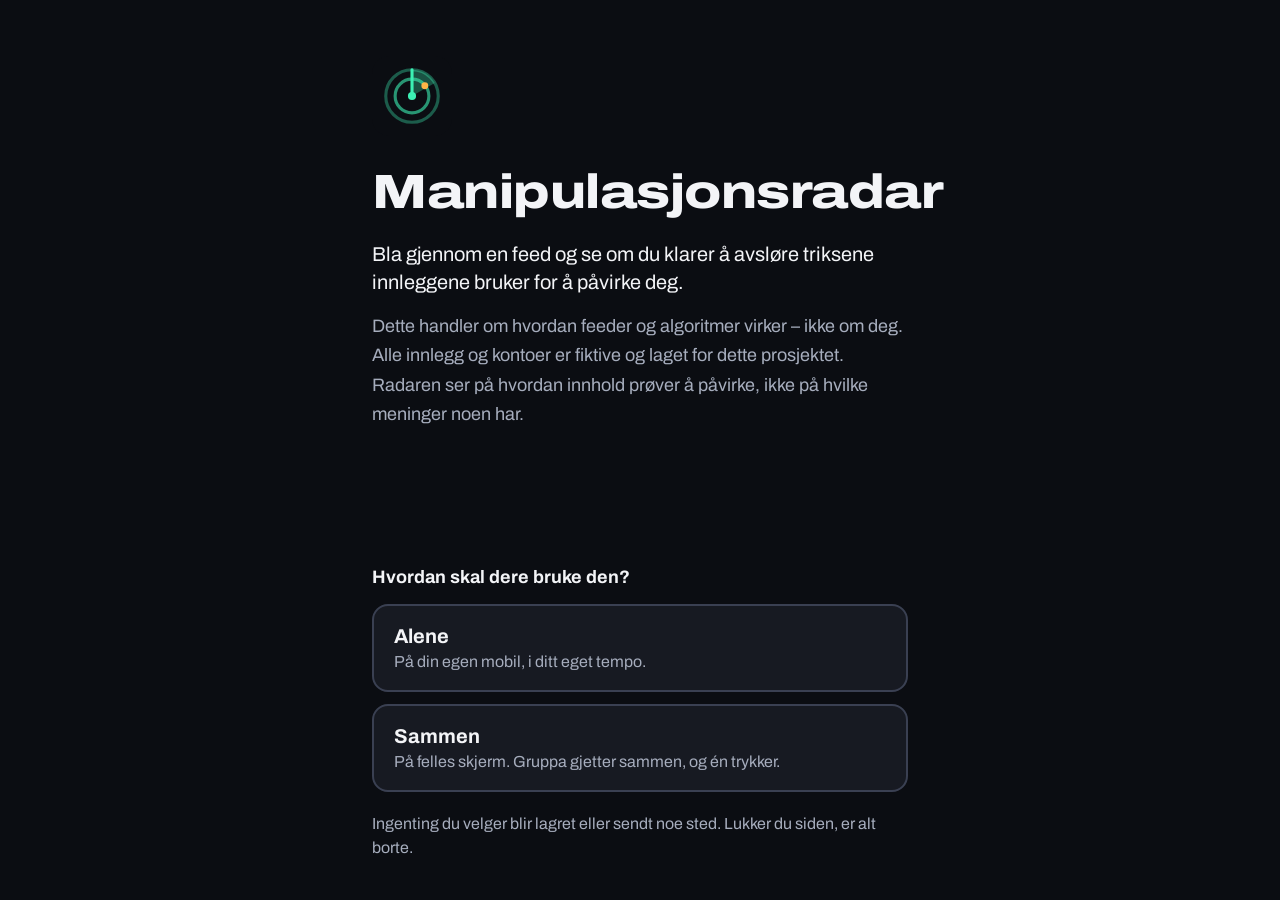
==== manipulasjonsradar/index.html @ 8f06c23e "Manipulasjonsradar: sideskall, start, intro og bla-feed Co-Authored-By: Claude Opus 5.5 <noreply@ant" ====
<!doctype html>
<html lang="nb" data-modus="alene">
<head>
  <meta charset="utf-8">
  <meta name="viewport" content="width=device-width, initial-scale=1, viewport-fit=cover">
  <meta name="referrer" content="no-referrer">
  <meta name="description" content="En fiktiv feed der du kan se hvilke manipulasjonsteknikker innlegg bruker. Prototype for et living lab-prosjekt.">
  <meta name="theme-color" content="#0b0d12">
  <meta name="color-scheme" content="dark">
  <title>Manipulasjonsradar</title>
  <link rel="manifest" href="manifest.webmanifest">
  <link rel="icon" href="ikoner/ikon.svg" type="image/svg+xml">
  <link rel="apple-touch-icon" href="ikoner/ikon-maskerbar-512.png">
  <link rel="stylesheet" href="style.css">
</head>
<body class="min-h-dvh bg-natt font-sans text-lg leading-relaxed text-tekst antialiased">
  <!--
    Alle synlige tekster hentes fra content.js (under «tekster»).
    data-tekst="start.tittel" betyr: sett inn CONTENT.tekster.start.tittel her.
    data-etikett="radar.lukk" gjør det samme for aria-label (teksten skjermlesere leser).
    Bare én <section class="skjerm"> vises om gangen.
    Klassene (f.eks. "text-3xl") er Tailwind. Kjør ./bygg-css.sh etter at du endrer dem.
  -->
  <noscript><p class="p-5">Denne siden trenger JavaScript.</p></noscript>

  <!-- Vises hvis content.js har en skrivefeil og ikke kan leses.
       Teksten står her fordi den da ikke kan hentes fra content.js. -->
  <section id="skjerm-innholdsfeil" class="skjerm side" hidden>
    <h1 tabindex="-1" class="display mb-4 text-4xl">Innholdsfila har en feil</h1>
    <p class="text-dempet">Siden klarte ikke å lese <code>content.js</code>. Som regel mangler det et komma eller et anførselstegn. Se README.md under «Hvis siden blir blank eller viser en feil».</p>
  </section>

  <!-- Vises hvis content.js kan leses, men noe i innholdet ikke stemmer. -->
  <section id="skjerm-feil" class="skjerm side" hidden>
    <h1 tabindex="-1" class="display mb-4 text-4xl">Noe i innholdet stemmer ikke</h1>
    <p class="mb-6 text-dempet">Rett opp dette i <code>content.js</code> og last siden på nytt:</p>
    <ul id="feilliste" class="list-disc space-y-2 pl-6"></ul>
  </section>

  <!-- 1. Start og valg av modus -->
  <section id="skjerm-start" class="skjerm side flex min-h-dvh flex-col justify-between gap-10" hidden>
    <div class="pt-6">
      <img src="ikoner/ikon.svg" alt="" class="mb-8 size-20 rounded-2xl">
      <h1 tabindex="-1" class="display mb-6 text-5xl" data-tekst="start.tittel"></h1>
      <p class="mb-4 text-xl" data-tekst="start.tekst"></p>
      <p class="text-dempet" data-tekst="start.ramme"></p>
    </div>
    <div class="space-y-3">
      <p class="font-bold" data-tekst="start.velg"></p>
      <button type="button" id="velg-alene" class="knapp-modus">
        <span class="block text-xl font-bold" data-tekst="start.alene"></span>
        <span class="block text-base text-dempet" data-tekst="start.aleneBeskrivelse"></span>
      </button>
      <button type="button" id="velg-sammen" class="knapp-modus">
        <span class="block text-xl font-bold" data-tekst="start.sammen"></span>
        <span class="block text-base text-dempet" data-tekst="start.sammenBeskrivelse"></span>
      </button>
      <p class="pt-2 text-base text-dempet" data-tekst="start.personvern"></p>
    </div>
  </section>

  <!-- 2. De seks teknikkene (kan hoppes over) -->
  <section id="skjerm-intro" class="skjerm side" hidden>
    <div class="mb-4 flex justify-end">
      <button type="button" id="intro-hopp" class="knapp-tekst" data-tekst="intro.hopp"></button>
    </div>
    <h1 tabindex="-1" class="display mb-4 text-4xl" data-tekst="intro.tittel"></h1>
    <p class="mb-8 text-dempet" data-tekst="intro.tekst"></p>
    <ul id="intro-liste" class="mb-10 space-y-4"></ul>
    <button type="button" id="intro-start" class="knapp-hoved" data-tekst="intro.start"></button>
  </section>

  <!-- 3. Feeden: ett kort per innlegg, pluss et sluttkort. Kortene lages av app.js. -->
  <section id="skjerm-feed" class="skjerm relative" hidden>
    <h1 tabindex="-1" class="sr-only" data-tekst="feed.tittel"></h1>
    <div class="feed-topp">
      <span class="kort-merke" data-tekst="feed.fiktiv"></span>
      <p id="fremdrift" class="kort-merke tabular-nums"></p>
    </div>
    <ol id="feed" class="feed"></ol>
  </section>

  <!-- Radarpanelet: åpnes fra «Skann med radaren» på hvert kort. -->
  <dialog id="radar" class="radar" aria-labelledby="radar-tittel">
    <div class="radar-innhold">
      <div class="mb-5 flex items-start justify-between gap-4">
        <div>
          <p id="radar-konto" class="text-base text-dempet"></p>
          <h2 id="radar-tittel" tabindex="-1" class="display text-3xl"></h2>
        </div>
        <button type="button" id="radar-lukk" class="knapp-ikon" data-etikett="radar.lukk"><span aria-hidden="true">✕</span></button>
      </div>

      <div id="radar-snakk" class="mb-5 rounded-2xl bg-flate-lys p-4" hidden>
        <p class="text-sm font-bold uppercase tracking-wide text-oversett" data-tekst="radar.snakkOm"></p>
        <p id="radar-snakk-tekst" class="mt-1 text-xl font-semibold"></p>
      </div>

      <div id="radar-gjett">
        <p class="mb-4 text-dempet" data-tekst="radar.hjelp"></p>
        <ul id="radar-valg" class="mb-6 space-y-2"></ul>
        <button type="button" id="radar-vis" class="knapp-hoved" data-tekst="radar.vis" disabled></button>
      </div>

      <div id="radar-resultat" hidden>
        <div id="radar-funn" class="mb-6 space-y-3"></div>
        <p id="radar-notat" class="mb-6 rounded-2xl bg-flate-lys p-4" hidden></p>
        <button type="button" id="radar-tilbake" class="knapp-hoved" data-tekst="radar.tilbake"></button>
      </div>
    </div>
  </dialog>

  <!-- 4. Feedreisen -->
  <section id="skjerm-reise" class="skjerm side" hidden>
    <h1 tabindex="-1" class="display mb-4 text-5xl" data-tekst="reise.tittel"></h1>
    <p class="mb-10 text-xl text-dempet" data-tekst="reise.tekst"></p>

    <h2 class="mb-2 text-2xl font-bold" data-tekst="reise.tidslinjeTittel"></h2>
    <p class="mb-4 text-base text-dempet" data-tekst="reise.tidslinjeTekst"></p>
    <ol id="reise-tidslinje" class="mb-3 flex h-40 items-end gap-1.5"></ol>
    <p class="mb-12 flex items-center gap-2 text-sm text-dempet">
      <span class="soyle soyle-kontroll inline-block h-3 w-5 rounded-sm" aria-hidden="true"></span>
      <span data-tekst="reise.kontrollForklaring"></span>
    </p>

    <h2 class="mb-2 text-2xl font-bold" data-tekst="reise.kartTittel"></h2>
    <p class="mb-4 text-base text-dempet" data-tekst="reise.kartTekst"></p>
    <div class="mb-12 overflow-x-auto">
      <table id="reise-kart" class="w-full border-separate border-spacing-1 text-sm"></table>
    </div>

    <h2 id="reise-treff-tittel" class="mb-4 text-2xl font-bold"></h2>
    <ul id="reise-treff" class="mb-3 space-y-3"></ul>
    <p id="reise-ikke-skannet" class="mb-12 text-base text-dempet"></p>

    <h2 class="mb-4 text-2xl font-bold" data-tekst="reise.refleksjonTittel"></h2>
    <ul id="reise-refleksjon" class="mb-12 space-y-3"></ul>

    <div class="space-y-3">
      <button type="button" id="reise-igjen" class="knapp-hoved" data-tekst="reise.igjen"></button>
      <button type="button" id="reise-ny" class="knapp-tekst w-full" data-tekst="reise.nyStart"></button>
    </div>
  </section>

  <script src="content.js"></script>
  <script src="radar.js"></script>
  <script src="app.js"></script>
</body>
</html>
---- manipulasjonsradar/style.css ----
/*! tailwindcss v4.3.3 | MIT License | https://tailwindcss.com */
@layer properties{@supports (((-webkit-hyphens:none)) and (not (margin-trim:inline))) or ((-moz-orient:inline) and (not (color:rgb(from red r g b)))){*,:before,:after,::backdrop{--tw-border-spacing-x:0;--tw-border-spacing-y:0;--tw-space-y-reverse:0;--tw-border-style:solid;--tw-leading:initial;--tw-font-weight:initial;--tw-tracking:initial;--tw-ordinal:initial;--tw-slashed-zero:initial;--tw-numeric-figure:initial;--tw-numeric-spacing:initial;--tw-numeric-fraction:initial;--tw-scale-x:1;--tw-scale-y:1;--tw-scale-z:1}}}@layer theme{:root,:host{--font-sans:"Archivo", system-ui, -apple-system, "Segoe UI", sans-serif;--font-mono:ui-monospace, SFMono-Regular, Menlo, Monaco, Consolas, "Liberation Mono", "Courier New", monospace;--spacing:.25rem;--container-xl:36rem;--text-sm:.875rem;--text-sm--line-height:calc(1.25 / .875);--text-base:1rem;--text-base--line-height:calc(1.5 / 1);--text-lg:1.125rem;--text-lg--line-height:calc(1.75 / 1.125);--text-xl:1.25rem;--text-xl--line-height:calc(1.75 / 1.25);--text-2xl:1.5rem;--text-2xl--line-height:calc(2 / 1.5);--text-3xl:1.875rem;--text-3xl--line-height:calc(2.25 / 1.875);--text-4xl:2.25rem;--text-4xl--line-height:calc(2.5 / 2.25);--text-5xl:3rem;--text-5xl--line-height:1;--font-weight-semibold:600;--font-weight-bold:700;--tracking-wide:.025em;--leading-relaxed:1.625;--radius-sm:.25rem;--radius-md:.375rem;--radius-2xl:1rem;--default-transition-duration:.15s;--default-transition-timing-function:cubic-bezier(.4, 0, .2, 1);--default-font-family:var(--font-sans);--default-mono-font-family:var(--font-mono);--color-natt:#0b0d12;--color-flate:#171a22;--color-flate-lys:#222633;--color-kant:#3a4052;--color-tekst:#f3f4f7;--color-dempet:#a6adbd;--color-radar:#3cf0b4;--color-oversett:#ffb547;--color-press:#ff7a59}}@layer base{*,:after,:before,::backdrop{box-sizing:border-box;border:0 solid;margin:0;padding:0}::file-selector-button{box-sizing:border-box;border:0 solid;margin:0;padding:0}html,:host{-webkit-text-size-adjust:100%;tab-size:4;line-height:1.5;font-family:var(--default-font-family,-apple-system, BlinkMacSystemFont, "Segoe UI", Roboto, "Helvetica Neue", "Noto Sans", Arial, sans-serif, "Apple Color Emoji", "Segoe UI Emoji", "Segoe UI Symbol", "Noto Color Emoji");font-feature-settings:var(--default-font-feature-settings,normal);font-variation-settings:var(--default-font-variation-settings,normal);-webkit-tap-highlight-color:transparent}hr{height:0;color:inherit;border-top-width:1px}abbr:where([title]){-webkit-text-decoration:underline dotted;text-decoration:underline dotted}h1,h2,h3,h4,h5,h6{font-size:inherit;font-weight:inherit}a{color:inherit;-webkit-text-decoration:inherit;-webkit-text-decoration:inherit;-webkit-text-decoration:inherit;text-decoration:inherit}b,strong{font-weight:bolder}code,kbd,samp,pre{font-family:var(--default-mono-font-family,ui-monospace, SFMono-Regular, Menlo, Monaco, Consolas, "Liberation Mono", "Courier New", monospace);font-feature-settings:var(--default-mono-font-feature-settings,normal);font-variation-settings:var(--default-mono-font-variation-settings,normal);font-size:1em}small{font-size:80%}sub,sup{vertical-align:baseline;font-size:75%;line-height:0;position:relative}sub{bottom:-.25em}sup{top:-.5em}table{text-indent:0;border-color:inherit;border-collapse:collapse}:-moz-focusring:where(:not(iframe)){outline:auto}progress{vertical-align:baseline}summary{display:list-item}ol,ul,menu{list-style:none}img,svg,video,canvas,audio,iframe,embed,object{vertical-align:middle;display:block}img,video{max-width:100%;height:auto}button,input,select,optgroup,textarea{font:inherit;font-feature-settings:inherit;font-variation-settings:inherit;letter-spacing:inherit;color:inherit;opacity:1;background-color:#0000;border-radius:0}::file-selector-button{font:inherit;font-feature-settings:inherit;font-variation-settings:inherit;letter-spacing:inherit;color:inherit;opacity:1;background-color:#0000;border-radius:0}:where(select:is([multiple],[size])) optgroup{font-weight:bolder}:where(select:is([multiple],[size])) optgroup option{padding-inline-start:20px}::file-selector-button{margin-inline-end:4px}::placeholder{opacity:1}@supports (not ((-webkit-appearance:-apple-pay-button))) or (contain-intrinsic-size:1px){::placeholder{color:currentColor}@supports (color:color-mix(in lab, red, red)){::placeholder{color:color-mix(in oklab, currentcolor 50%, transparent)}}}textarea{resize:vertical}::-webkit-search-decoration{-webkit-appearance:none}::-webkit-date-and-time-value{min-height:1lh;text-align:inherit}::-webkit-datetime-edit{display:inline-flex}::-webkit-datetime-edit-fields-wrapper{padding:0}::-webkit-datetime-edit{padding-block:0}::-webkit-datetime-edit-year-field{padding-block:0}::-webkit-datetime-edit-month-field{padding-block:0}::-webkit-datetime-edit-day-field{padding-block:0}::-webkit-datetime-edit-hour-field{padding-block:0}::-webkit-datetime-edit-minute-field{padding-block:0}::-webkit-datetime-edit-second-field{padding-block:0}::-webkit-datetime-edit-millisecond-field{padding-block:0}::-webkit-datetime-edit-meridiem-field{padding-block:0}::-webkit-calendar-picker-indicator{line-height:1}:-moz-ui-invalid{box-shadow:none}button,input:where([type=button],[type=reset],[type=submit]){appearance:button}::file-selector-button{appearance:button}::-webkit-inner-spin-button{height:auto}::-webkit-outer-spin-button{height:auto}[hidden]:where(:not([hidden=until-found])){display:none!important}html{background:var(--color-natt);color:var(--color-tekst);-webkit-tap-highlight-color:transparent}html[data-modus=sammen]{font-size:125%}:focus-visible{outline:3px solid var(--color-radar);outline-offset:3px}[tabindex="-1"]:focus{outline:none}::selection{background:var(--color-radar);color:var(--color-natt)}}@layer components{.display{letter-spacing:-.01em;text-wrap:balance;font-weight:800;font-stretch:125%;line-height:1.05}.side{max-width:var(--container-xl);padding-inline:calc(var(--spacing) * 5);padding-top:max(2rem, env(safe-area-inset-top));padding-bottom:max(2.5rem, env(safe-area-inset-bottom));margin-inline:auto}html[data-modus=sammen] .side{max-width:60rem}.knapp-hoved{min-height:calc(var(--spacing) * 14);border-radius:var(--radius-2xl);background-color:var(--color-radar);width:100%;padding-inline:calc(var(--spacing) * 6);padding-block:calc(var(--spacing) * 4);font-size:var(--text-lg);line-height:var(--tw-leading,var(--text-lg--line-height));--tw-font-weight:var(--font-weight-bold);font-weight:var(--font-weight-bold);color:var(--color-natt);cursor:pointer;transition-property:transform,translate,scale,rotate;transition-timing-function:var(--tw-ease,var(--default-transition-timing-function));transition-duration:var(--tw-duration,var(--default-transition-duration));display:block}.knapp-hoved:active{scale:.98}.knapp-hoved:disabled{cursor:not-allowed;background-color:var(--color-kant);color:var(--color-dempet)}.knapp-hoved:disabled:active{--tw-scale-x:100%;--tw-scale-y:100%;--tw-scale-z:100%;scale:var(--tw-scale-x) var(--tw-scale-y)}.knapp-modus{min-height:calc(var(--spacing) * 16);border-radius:var(--radius-2xl);border-style:var(--tw-border-style);border-width:2px;border-color:var(--color-kant);background-color:var(--color-flate);width:100%;padding-inline:calc(var(--spacing) * 5);padding-block:calc(var(--spacing) * 4);text-align:left;cursor:pointer;transition-property:color,background-color,border-color,outline-color,text-decoration-color,fill,stroke,--tw-gradient-from,--tw-gradient-via,--tw-gradient-to;transition-timing-function:var(--tw-ease,var(--default-transition-timing-function));transition-duration:var(--tw-duration,var(--default-transition-duration));display:block}@media (hover:hover){.knapp-modus:hover{border-color:var(--color-radar)}}.knapp-tekst{min-height:calc(var(--spacing) * 12);cursor:pointer;padding-inline:var(--spacing);--tw-font-weight:var(--font-weight-semibold);font-weight:var(--font-weight-semibold);color:var(--color-dempet);text-underline-offset:4px;text-decoration-line:underline}@media (hover:hover){.knapp-tekst:hover{color:var(--color-tekst)}}.knapp-ikon{width:calc(var(--spacing) * 12);height:calc(var(--spacing) * 12);cursor:pointer;background-color:var(--color-flate-lys);font-size:var(--text-xl);line-height:var(--tw-leading,var(--text-xl--line-height));border-radius:3.40282e38px;flex-shrink:0;place-items:center;display:grid}.feed{scroll-snap-type:y mandatory;overscroll-behavior:contain;height:100dvh;overflow-y:auto}html.radar-apen[data-modus=sammen] .feed{padding-right:var(--radar-bredde)}.feed-topp{pointer-events:none;z-index:10;padding-inline:calc(var(--spacing) * 4);padding-top:max(1rem, env(safe-area-inset-top));inset-inline:0;justify-content:space-between;align-items:center;display:flex;position:absolute;top:0}.kort-merke{background-color:#0b0d12b3;border-radius:3.40282e38px}@supports (color:color-mix(in lab, red, red)){.kort-merke{background-color:color-mix(in oklab, var(--color-natt) 70%, transparent)}}.kort-merke{padding-inline:calc(var(--spacing) * 3);padding-block:var(--spacing);font-size:var(--text-sm);line-height:var(--tw-leading,var(--text-sm--line-height));--tw-font-weight:var(--font-weight-semibold);font-weight:var(--font-weight-semibold)}.kort{scroll-snap-align:start;scroll-snap-stop:always;height:100dvh;padding:max(4rem, env(safe-area-inset-top)) 1.25rem max(1.25rem, env(safe-area-inset-bottom));background:linear-gradient(165deg, var(--fra), var(--til));text-shadow:0 1px 3px #00000080;grid-template-rows:minmax(0,1fr) auto;gap:1rem;display:grid;position:relative;overflow:hidden}.kort:after{content:"";pointer-events:none;background:linear-gradient(#0000 45%,#000000a6);position:absolute;inset:0}.kort>*{z-index:1;position:relative}.kort-skjermtekst{white-space:pre-line;overflow-wrap:anywhere;align-self:center;font-size:clamp(1.75rem,8vw,3.25rem)}html[data-modus=sammen] .kort-skjermtekst{font-size:clamp(2rem,4.5vw,4rem)}.kort-tall{gap:calc(var(--spacing) * 4);font-size:var(--text-base);line-height:var(--tw-leading,var(--text-base--line-height));--tw-font-weight:var(--font-weight-semibold);font-weight:var(--font-weight-semibold);flex-shrink:0;display:flex}.knapp-radar{margin-top:calc(var(--spacing) * 4);min-height:calc(var(--spacing) * 14);cursor:pointer;justify-content:center;align-items:center;gap:calc(var(--spacing) * 2);border-radius:var(--radius-2xl);border-style:var(--tw-border-style);border-width:2px;border-color:var(--color-radar);background-color:#0b0d12cc;width:100%;display:flex}@supports (color:color-mix(in lab, red, red)){.knapp-radar{background-color:color-mix(in oklab, var(--color-natt) 80%, transparent)}}.knapp-radar{padding-inline:calc(var(--spacing) * 5);padding-block:calc(var(--spacing) * 3);font-size:var(--text-lg);line-height:var(--tw-leading,var(--text-lg--line-height));--tw-font-weight:var(--font-weight-bold);font-weight:var(--font-weight-bold);color:var(--color-radar);text-shadow:none}.knapp-radar.er-skannet{background-color:var(--color-radar);color:var(--color-natt)}.kort-slutt{background:var(--color-natt);text-shadow:none}.kort-slutt:after{display:none}.radar{background:var(--color-flate);width:100%;max-width:100%;max-height:88dvh;color:var(--color-tekst);border:0;border-radius:1.5rem 1.5rem 0 0;margin:auto 0 0;padding:0;overflow-y:auto}.radar::backdrop{background:#0009}.radar-innhold{padding:1.25rem 1.25rem max(1.5rem, env(safe-area-inset-bottom))}@media (min-width:40rem){.radar{border-radius:1.5rem;max-width:36rem;margin:auto}}html[data-modus=sammen] .radar{width:var(--radar-bredde);max-width:var(--radar-bredde);border-radius:0;height:100dvh;max-height:100dvh;margin:0 0 0 auto}html[data-modus=sammen] .radar::backdrop{background:0 0}.knapp-valg{min-height:calc(var(--spacing) * 14);cursor:pointer;align-items:center;gap:calc(var(--spacing) * 3);border-radius:var(--radius-2xl);border-style:var(--tw-border-style);border-width:2px;border-color:var(--color-kant);background-color:var(--color-natt);width:100%;padding-inline:calc(var(--spacing) * 4);padding-block:calc(var(--spacing) * 3);text-align:left;transition-property:color,background-color,border-color,outline-color,text-decoration-color,fill,stroke,--tw-gradient-from,--tw-gradient-via,--tw-gradient-to;transition-timing-function:var(--tw-ease,var(--default-transition-timing-function));transition-duration:var(--tw-duration,var(--default-transition-duration));display:flex}@media (hover:hover){.knapp-valg:hover{border-color:var(--color-dempet)}}.knapp-valg:before{content:"";width:calc(var(--spacing) * 6);height:calc(var(--spacing) * 6);border-radius:var(--radius-md);border-style:var(--tw-border-style);border-width:2px;border-color:var(--color-dempet);flex-shrink:0}.knapp-valg[aria-pressed=true]{border-color:var(--color-radar);background:#112825}@supports (color:color-mix(in lab, red, red)){.knapp-valg[aria-pressed=true]{background:color-mix(in srgb, var(--color-radar) 12%, var(--color-natt))}}.knapp-valg[aria-pressed=true]:before{content:"✓";content:"✓" / "";border-color:var(--color-radar);background-color:var(--color-radar);font-size:var(--text-base);line-height:var(--tw-leading,var(--text-base--line-height));--tw-font-weight:var(--font-weight-bold);font-weight:var(--font-weight-bold);color:var(--color-natt);place-items:center;display:grid}.funn{border-radius:var(--radius-2xl);border-style:var(--tw-border-style);background-color:var(--color-natt);padding:calc(var(--spacing) * 4);border-width:2px}.funn[data-status=funnet]{border-color:var(--color-radar)}.funn[data-status=oversett]{border-color:var(--color-oversett)}.funn[data-status=ikkeHer]{--tw-border-style:dashed;border-style:dashed;border-color:var(--color-kant)}.funn-status{margin-bottom:var(--spacing);align-items:center;gap:calc(var(--spacing) * 2);font-size:var(--text-sm);line-height:var(--tw-leading,var(--text-sm--line-height));--tw-font-weight:var(--font-weight-bold);font-weight:var(--font-weight-bold);--tw-tracking:var(--tracking-wide);letter-spacing:var(--tracking-wide);text-transform:uppercase;display:flex}.funn[data-status=funnet] .funn-status{color:var(--color-radar)}.funn[data-status=oversett] .funn-status{color:var(--color-oversett)}.funn[data-status=ikkeHer] .funn-status{color:var(--color-dempet)}.soyle{background:var(--color-press)}.soyle[data-niva="0"]{background:var(--color-kant)}.soyle[data-niva="1"]{background:#914939}@supports (color:color-mix(in lab, red, red)){.soyle[data-niva="1"]{background:color-mix(in srgb, var(--color-press) 55%, var(--color-natt))}}.soyle[data-niva="2"]{background:#c96249}@supports (color:color-mix(in lab, red, red)){.soyle[data-niva="2"]{background:color-mix(in srgb, var(--color-press) 78%, var(--color-natt))}}.soyle.soyle-kontroll{background:repeating-linear-gradient(45deg, var(--color-dempet) 0 3px, transparent 3px 6px);border:1px solid var(--color-dempet)}}@layer utilities{.sr-only{clip-path:inset(50%);white-space:nowrap;border-width:0;width:1px;height:1px;margin:-1px;padding:0;position:absolute;overflow:hidden}.relative{position:relative}.mt-1{margin-top:var(--spacing)}.mt-2{margin-top:calc(var(--spacing) * 2)}.mb-2{margin-bottom:calc(var(--spacing) * 2)}.mb-3{margin-bottom:calc(var(--spacing) * 3)}.mb-4{margin-bottom:calc(var(--spacing) * 4)}.mb-5{margin-bottom:calc(var(--spacing) * 5)}.mb-6{margin-bottom:calc(var(--spacing) * 6)}.mb-8{margin-bottom:calc(var(--spacing) * 8)}.mb-10{margin-bottom:calc(var(--spacing) * 10)}.mb-12{margin-bottom:calc(var(--spacing) * 12)}.block{display:block}.flex{display:flex}.hidden{display:none}.inline-block{display:inline-block}.size-20{width:calc(var(--spacing) * 20);height:calc(var(--spacing) * 20)}.h-3{height:calc(var(--spacing) * 3)}.h-40{height:calc(var(--spacing) * 40)}.min-h-dvh{min-height:100dvh}.w-5{width:calc(var(--spacing) * 5)}.w-full{width:100%}.border-separate{border-collapse:separate}.border-spacing-1{--tw-border-spacing-x:var(--spacing);--tw-border-spacing-y:var(--spacing);border-spacing:var(--tw-border-spacing-x) var(--tw-border-spacing-y)}.list-disc{list-style-type:disc}.flex-col{flex-direction:column}.items-center{align-items:center}.items-end{align-items:flex-end}.items-start{align-items:flex-start}.justify-between{justify-content:space-between}.justify-end{justify-content:flex-end}.gap-1{gap:var(--spacing)}.gap-1\.5{gap:calc(var(--spacing) * 1.5)}.gap-2{gap:calc(var(--spacing) * 2)}.gap-3{gap:calc(var(--spacing) * 3)}.gap-4{gap:calc(var(--spacing) * 4)}.gap-10{gap:calc(var(--spacing) * 10)}:where(.space-y-0\.5>:not(:last-child)){--tw-space-y-reverse:0;margin-block-start:calc(calc(var(--spacing) * .5) * var(--tw-space-y-reverse));margin-block-end:calc(calc(var(--spacing) * .5) * calc(1 - var(--tw-space-y-reverse)))}:where(.space-y-1>:not(:last-child)){--tw-space-y-reverse:0;margin-block-start:calc(var(--spacing) * var(--tw-space-y-reverse));margin-block-end:calc(var(--spacing) * calc(1 - var(--tw-space-y-reverse)))}:where(.space-y-2>:not(:last-child)){--tw-space-y-reverse:0;margin-block-start:calc(calc(var(--spacing) * 2) * var(--tw-space-y-reverse));margin-block-end:calc(calc(var(--spacing) * 2) * calc(1 - var(--tw-space-y-reverse)))}:where(.space-y-3>:not(:last-child)){--tw-space-y-reverse:0;margin-block-start:calc(calc(var(--spacing) * 3) * var(--tw-space-y-reverse));margin-block-end:calc(calc(var(--spacing) * 3) * calc(1 - var(--tw-space-y-reverse)))}:where(.space-y-4>:not(:last-child)){--tw-space-y-reverse:0;margin-block-start:calc(calc(var(--spacing) * 4) * var(--tw-space-y-reverse));margin-block-end:calc(calc(var(--spacing) * 4) * calc(1 - var(--tw-space-y-reverse)))}.self-center{align-self:center}.overflow-x-auto{overflow-x:auto}.rounded-2xl{border-radius:var(--radius-2xl)}.rounded-sm{border-radius:var(--radius-sm)}.border-l-2{border-left-style:var(--tw-border-style);border-left-width:2px}.border-tekst\/40{border-color:#f3f4f766}@supports (color:color-mix(in lab, red, red)){.border-tekst\/40{border-color:color-mix(in oklab, var(--color-tekst) 40%, transparent)}}.bg-flate{background-color:var(--color-flate)}.bg-flate-lys{background-color:var(--color-flate-lys)}.bg-natt{background-color:var(--color-natt)}.p-4{padding:calc(var(--spacing) * 4)}.p-5{padding:calc(var(--spacing) * 5)}.pt-2{padding-top:calc(var(--spacing) * 2)}.pt-6{padding-top:calc(var(--spacing) * 6)}.pl-3{padding-left:calc(var(--spacing) * 3)}.pl-6{padding-left:calc(var(--spacing) * 6)}.font-sans{font-family:var(--font-sans)}.text-2xl{font-size:var(--text-2xl);line-height:var(--tw-leading,var(--text-2xl--line-height))}.text-3xl{font-size:var(--text-3xl);line-height:var(--tw-leading,var(--text-3xl--line-height))}.text-4xl{font-size:var(--text-4xl);line-height:var(--tw-leading,var(--text-4xl--line-height))}.text-5xl{font-size:var(--text-5xl);line-height:var(--tw-leading,var(--text-5xl--line-height))}.text-base{font-size:var(--text-base);line-height:var(--tw-leading,var(--text-base--line-height))}.text-lg{font-size:var(--text-lg);line-height:var(--tw-leading,var(--text-lg--line-height))}.text-sm{font-size:var(--text-sm);line-height:var(--tw-leading,var(--text-sm--line-height))}.text-xl{font-size:var(--text-xl);line-height:var(--tw-leading,var(--text-xl--line-height))}.leading-relaxed{--tw-leading:var(--leading-relaxed);line-height:var(--leading-relaxed)}.font-bold{--tw-font-weight:var(--font-weight-bold);font-weight:var(--font-weight-bold)}.font-semibold{--tw-font-weight:var(--font-weight-semibold);font-weight:var(--font-weight-semibold)}.tracking-wide{--tw-tracking:var(--tracking-wide);letter-spacing:var(--tracking-wide)}.text-dempet{color:var(--color-dempet)}.text-oversett{color:var(--color-oversett)}.text-radar{color:var(--color-radar)}.text-tekst{color:var(--color-tekst)}.text-tekst\/80{color:#f3f4f7cc}@supports (color:color-mix(in lab, red, red)){.text-tekst\/80{color:color-mix(in oklab, var(--color-tekst) 80%, transparent)}}.text-tekst\/85{color:#f3f4f7d9}@supports (color:color-mix(in lab, red, red)){.text-tekst\/85{color:color-mix(in oklab, var(--color-tekst) 85%, transparent)}}.uppercase{text-transform:uppercase}.tabular-nums{--tw-numeric-spacing:tabular-nums;font-variant-numeric:var(--tw-ordinal,) var(--tw-slashed-zero,) var(--tw-numeric-figure,) var(--tw-numeric-spacing,) var(--tw-numeric-fraction,)}.antialiased{-webkit-font-smoothing:antialiased;-moz-osx-font-smoothing:grayscale}}@font-face{font-family:Archivo;src:url(fonter/archivo.woff2)format("woff2");font-weight:100 900;font-stretch:62% 125%;font-display:swap}:root{color-scheme:dark;--radar-bredde:min(34rem, 45vw)}@media (prefers-reduced-motion:reduce){*{scroll-behavior:auto!important;transition:none!important}}@property --tw-border-spacing-x{syntax:"<length>";inherits:false;initial-value:0}@property --tw-border-spacing-y{syntax:"<length>";inherits:false;initial-value:0}@property --tw-space-y-reverse{syntax:"*";inherits:false;initial-value:0}@property --tw-border-style{syntax:"*";inherits:false;initial-value:solid}@property --tw-leading{syntax:"*";inherits:false}@property --tw-font-weight{syntax:"*";inherits:false}@property --tw-tracking{syntax:"*";inherits:false}@property --tw-ordinal{syntax:"*";inherits:false}@property --tw-slashed-zero{syntax:"*";inherits:false}@property --tw-numeric-figure{syntax:"*";inherits:false}@property --tw-numeric-spacing{syntax:"*";inherits:false}@property --tw-numeric-fraction{syntax:"*";inherits:false}@property --tw-scale-x{syntax:"*";inherits:false;initial-value:1}@property --tw-scale-y{syntax:"*";inherits:false;initial-value:1}@property --tw-scale-z{syntax:"*";inherits:false;initial-value:1}
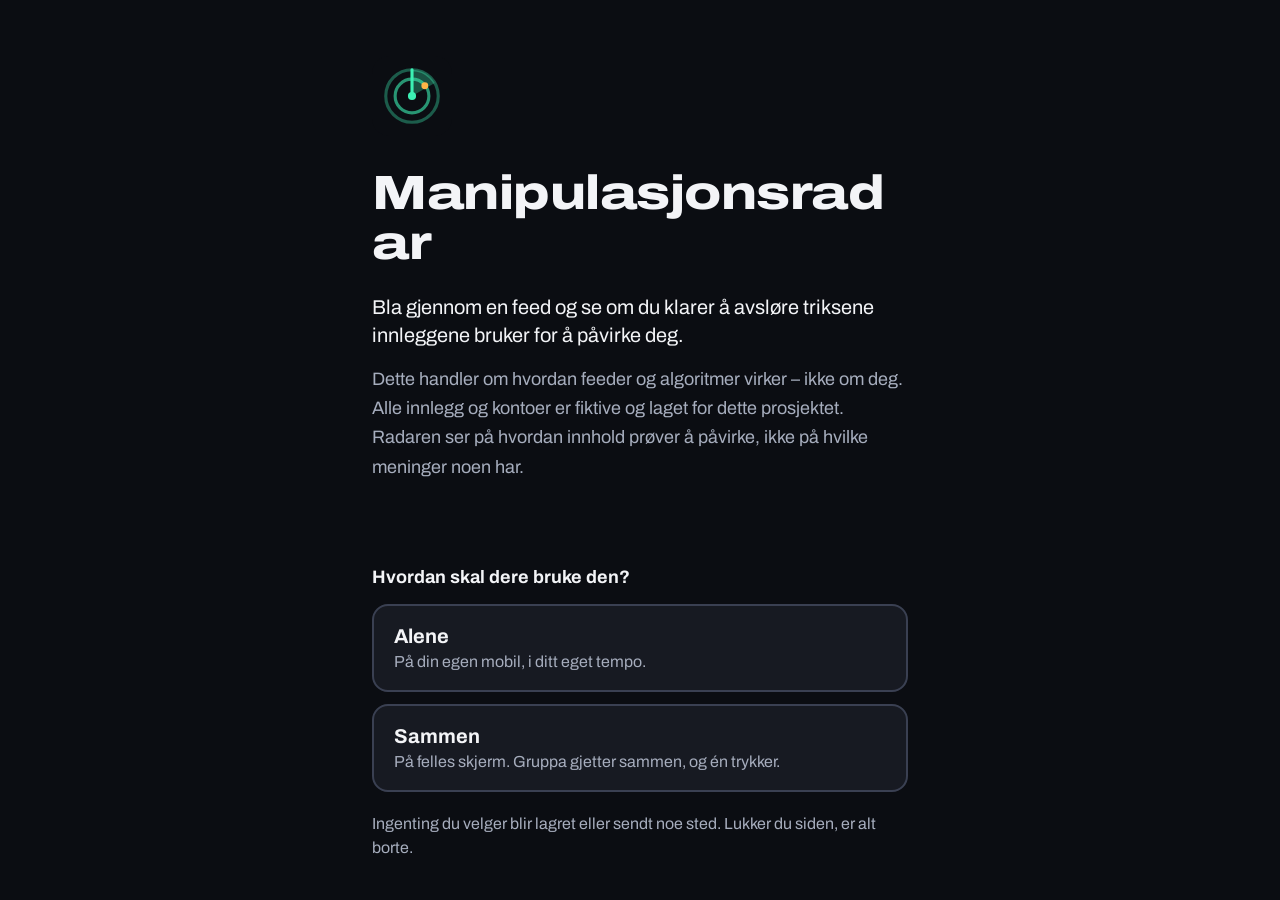
==== commit 5992643b: "Manipulasjonsradar: fokus følger feeden, og titler får plass på mobil Co-Authored-By: Claude Opus 5." ====
--- a/manipulasjonsradar/index.html
+++ b/manipulasjonsradar/index.html
@@ -41,7 +41,7 @@
   <section id="skjerm-start" class="skjerm side flex min-h-dvh flex-col justify-between gap-10" hidden>
     <div class="pt-6">
       <img src="ikoner/ikon.svg" alt="" class="mb-8 size-20 rounded-2xl">
-      <h1 tabindex="-1" class="display mb-6 text-5xl" data-tekst="start.tittel"></h1>
+      <h1 tabindex="-1" class="display display-stor mb-6" data-tekst="start.tittel"></h1>
       <p class="mb-4 text-xl" data-tekst="start.tekst"></p>
       <p class="text-dempet" data-tekst="start.ramme"></p>
     </div>
@@ -112,29 +112,29 @@
 
   <!-- 4. Feedreisen -->
   <section id="skjerm-reise" class="skjerm side" hidden>
-    <h1 tabindex="-1" class="display mb-4 text-5xl" data-tekst="reise.tittel"></h1>
+    <h1 tabindex="-1" class="display display-stor mb-4" data-tekst="reise.tittel"></h1>
     <p class="mb-10 text-xl text-dempet" data-tekst="reise.tekst"></p>
 
     <h2 class="mb-2 text-2xl font-bold" data-tekst="reise.tidslinjeTittel"></h2>
     <p class="mb-4 text-base text-dempet" data-tekst="reise.tidslinjeTekst"></p>
-    <ol id="reise-tidslinje" class="mb-3 flex h-40 items-end gap-1.5"></ol>
+    <ol id="reise-tidslinje" role="list" class="mb-3 flex h-40 items-end gap-1.5"></ol>
     <p class="mb-12 flex items-center gap-2 text-sm text-dempet">
       <span class="soyle soyle-kontroll inline-block h-3 w-5 rounded-sm" aria-hidden="true"></span>
       <span data-tekst="reise.kontrollForklaring"></span>
     </p>
 
-    <h2 class="mb-2 text-2xl font-bold" data-tekst="reise.kartTittel"></h2>
+    <h2 id="reise-kart-tittel" class="mb-2 text-2xl font-bold" data-tekst="reise.kartTittel"></h2>
     <p class="mb-4 text-base text-dempet" data-tekst="reise.kartTekst"></p>
-    <div class="mb-12 overflow-x-auto">
-      <table id="reise-kart" class="w-full border-separate border-spacing-1 text-sm"></table>
+    <div class="relative mb-12 overflow-x-auto">
+      <table id="reise-kart" aria-labelledby="reise-kart-tittel" class="w-full border-separate border-spacing-1 text-sm"></table>
     </div>
 
     <h2 id="reise-treff-tittel" class="mb-4 text-2xl font-bold"></h2>
-    <ul id="reise-treff" class="mb-3 space-y-3"></ul>
+    <ul id="reise-treff" role="list" class="mb-3 space-y-3"></ul>
     <p id="reise-ikke-skannet" class="mb-12 text-base text-dempet"></p>
 
     <h2 class="mb-4 text-2xl font-bold" data-tekst="reise.refleksjonTittel"></h2>
-    <ul id="reise-refleksjon" class="mb-12 space-y-3"></ul>
+    <ul id="reise-refleksjon" role="list" class="mb-12 space-y-3"></ul>
 
     <div class="space-y-3">
       <button type="button" id="reise-igjen" class="knapp-hoved" data-tekst="reise.igjen"></button>
--- a/manipulasjonsradar/style.css
+++ b/manipulasjonsradar/style.css
@@ -1,2 +1,2 @@
 /*! tailwindcss v4.3.3 | MIT License | https://tailwindcss.com */
-@layer properties{@supports (((-webkit-hyphens:none)) and (not (margin-trim:inline))) or ((-moz-orient:inline) and (not (color:rgb(from red r g b)))){*,:before,:after,::backdrop{--tw-border-spacing-x:0;--tw-border-spacing-y:0;--tw-space-y-reverse:0;--tw-border-style:solid;--tw-leading:initial;--tw-font-weight:initial;--tw-tracking:initial;--tw-ordinal:initial;--tw-slashed-zero:initial;--tw-numeric-figure:initial;--tw-numeric-spacing:initial;--tw-numeric-fraction:initial;--tw-scale-x:1;--tw-scale-y:1;--tw-scale-z:1}}}@layer theme{:root,:host{--font-sans:"Archivo", system-ui, -apple-system, "Segoe UI", sans-serif;--font-mono:ui-monospace, SFMono-Regular, Menlo, Monaco, Consolas, "Liberation Mono", "Courier New", monospace;--spacing:.25rem;--container-xl:36rem;--text-sm:.875rem;--text-sm--line-height:calc(1.25 / .875);--text-base:1rem;--text-base--line-height:calc(1.5 / 1);--text-lg:1.125rem;--text-lg--line-height:calc(1.75 / 1.125);--text-xl:1.25rem;--text-xl--line-height:calc(1.75 / 1.25);--text-2xl:1.5rem;--text-2xl--line-height:calc(2 / 1.5);--text-3xl:1.875rem;--text-3xl--line-height:calc(2.25 / 1.875);--text-4xl:2.25rem;--text-4xl--line-height:calc(2.5 / 2.25);--text-5xl:3rem;--text-5xl--line-height:1;--font-weight-semibold:600;--font-weight-bold:700;--tracking-wide:.025em;--leading-relaxed:1.625;--radius-sm:.25rem;--radius-md:.375rem;--radius-2xl:1rem;--default-transition-duration:.15s;--default-transition-timing-function:cubic-bezier(.4, 0, .2, 1);--default-font-family:var(--font-sans);--default-mono-font-family:var(--font-mono);--color-natt:#0b0d12;--color-flate:#171a22;--color-flate-lys:#222633;--color-kant:#3a4052;--color-tekst:#f3f4f7;--color-dempet:#a6adbd;--color-radar:#3cf0b4;--color-oversett:#ffb547;--color-press:#ff7a59}}@layer base{*,:after,:before,::backdrop{box-sizing:border-box;border:0 solid;margin:0;padding:0}::file-selector-button{box-sizing:border-box;border:0 solid;margin:0;padding:0}html,:host{-webkit-text-size-adjust:100%;tab-size:4;line-height:1.5;font-family:var(--default-font-family,-apple-system, BlinkMacSystemFont, "Segoe UI", Roboto, "Helvetica Neue", "Noto Sans", Arial, sans-serif, "Apple Color Emoji", "Segoe UI Emoji", "Segoe UI Symbol", "Noto Color Emoji");font-feature-settings:var(--default-font-feature-settings,normal);font-variation-settings:var(--default-font-variation-settings,normal);-webkit-tap-highlight-color:transparent}hr{height:0;color:inherit;border-top-width:1px}abbr:where([title]){-webkit-text-decoration:underline dotted;text-decoration:underline dotted}h1,h2,h3,h4,h5,h6{font-size:inherit;font-weight:inherit}a{color:inherit;-webkit-text-decoration:inherit;-webkit-text-decoration:inherit;-webkit-text-decoration:inherit;text-decoration:inherit}b,strong{font-weight:bolder}code,kbd,samp,pre{font-family:var(--default-mono-font-family,ui-monospace, SFMono-Regular, Menlo, Monaco, Consolas, "Liberation Mono", "Courier New", monospace);font-feature-settings:var(--default-mono-font-feature-settings,normal);font-variation-settings:var(--default-mono-font-variation-settings,normal);font-size:1em}small{font-size:80%}sub,sup{vertical-align:baseline;font-size:75%;line-height:0;position:relative}sub{bottom:-.25em}sup{top:-.5em}table{text-indent:0;border-color:inherit;border-collapse:collapse}:-moz-focusring:where(:not(iframe)){outline:auto}progress{vertical-align:baseline}summary{display:list-item}ol,ul,menu{list-style:none}img,svg,video,canvas,audio,iframe,embed,object{vertical-align:middle;display:block}img,video{max-width:100%;height:auto}button,input,select,optgroup,textarea{font:inherit;font-feature-settings:inherit;font-variation-settings:inherit;letter-spacing:inherit;color:inherit;opacity:1;background-color:#0000;border-radius:0}::file-selector-button{font:inherit;font-feature-settings:inherit;font-variation-settings:inherit;letter-spacing:inherit;color:inherit;opacity:1;background-color:#0000;border-radius:0}:where(select:is([multiple],[size])) optgroup{font-weight:bolder}:where(select:is([multiple],[size])) optgroup option{padding-inline-start:20px}::file-selector-button{margin-inline-end:4px}::placeholder{opacity:1}@supports (not ((-webkit-appearance:-apple-pay-button))) or (contain-intrinsic-size:1px){::placeholder{color:currentColor}@supports (color:color-mix(in lab, red, red)){::placeholder{color:color-mix(in oklab, currentcolor 50%, transparent)}}}textarea{resize:vertical}::-webkit-search-decoration{-webkit-appearance:none}::-webkit-date-and-time-value{min-height:1lh;text-align:inherit}::-webkit-datetime-edit{display:inline-flex}::-webkit-datetime-edit-fields-wrapper{padding:0}::-webkit-datetime-edit{padding-block:0}::-webkit-datetime-edit-year-field{padding-block:0}::-webkit-datetime-edit-month-field{padding-block:0}::-webkit-datetime-edit-day-field{padding-block:0}::-webkit-datetime-edit-hour-field{padding-block:0}::-webkit-datetime-edit-minute-field{padding-block:0}::-webkit-datetime-edit-second-field{padding-block:0}::-webkit-datetime-edit-millisecond-field{padding-block:0}::-webkit-datetime-edit-meridiem-field{padding-block:0}::-webkit-calendar-picker-indicator{line-height:1}:-moz-ui-invalid{box-shadow:none}button,input:where([type=button],[type=reset],[type=submit]){appearance:button}::file-selector-button{appearance:button}::-webkit-inner-spin-button{height:auto}::-webkit-outer-spin-button{height:auto}[hidden]:where(:not([hidden=until-found])){display:none!important}html{background:var(--color-natt);color:var(--color-tekst);-webkit-tap-highlight-color:transparent}html[data-modus=sammen]{font-size:125%}:focus-visible{outline:3px solid var(--color-radar);outline-offset:3px}[tabindex="-1"]:focus{outline:none}::selection{background:var(--color-radar);color:var(--color-natt)}}@layer components{.display{letter-spacing:-.01em;text-wrap:balance;font-weight:800;font-stretch:125%;line-height:1.05}.side{max-width:var(--container-xl);padding-inline:calc(var(--spacing) * 5);padding-top:max(2rem, env(safe-area-inset-top));padding-bottom:max(2.5rem, env(safe-area-inset-bottom));margin-inline:auto}html[data-modus=sammen] .side{max-width:60rem}.knapp-hoved{min-height:calc(var(--spacing) * 14);border-radius:var(--radius-2xl);background-color:var(--color-radar);width:100%;padding-inline:calc(var(--spacing) * 6);padding-block:calc(var(--spacing) * 4);font-size:var(--text-lg);line-height:var(--tw-leading,var(--text-lg--line-height));--tw-font-weight:var(--font-weight-bold);font-weight:var(--font-weight-bold);color:var(--color-natt);cursor:pointer;transition-property:transform,translate,scale,rotate;transition-timing-function:var(--tw-ease,var(--default-transition-timing-function));transition-duration:var(--tw-duration,var(--default-transition-duration));display:block}.knapp-hoved:active{scale:.98}.knapp-hoved:disabled{cursor:not-allowed;background-color:var(--color-kant);color:var(--color-dempet)}.knapp-hoved:disabled:active{--tw-scale-x:100%;--tw-scale-y:100%;--tw-scale-z:100%;scale:var(--tw-scale-x) var(--tw-scale-y)}.knapp-modus{min-height:calc(var(--spacing) * 16);border-radius:var(--radius-2xl);border-style:var(--tw-border-style);border-width:2px;border-color:var(--color-kant);background-color:var(--color-flate);width:100%;padding-inline:calc(var(--spacing) * 5);padding-block:calc(var(--spacing) * 4);text-align:left;cursor:pointer;transition-property:color,background-color,border-color,outline-color,text-decoration-color,fill,stroke,--tw-gradient-from,--tw-gradient-via,--tw-gradient-to;transition-timing-function:var(--tw-ease,var(--default-transition-timing-function));transition-duration:var(--tw-duration,var(--default-transition-duration));display:block}@media (hover:hover){.knapp-modus:hover{border-color:var(--color-radar)}}.knapp-tekst{min-height:calc(var(--spacing) * 12);cursor:pointer;padding-inline:var(--spacing);--tw-font-weight:var(--font-weight-semibold);font-weight:var(--font-weight-semibold);color:var(--color-dempet);text-underline-offset:4px;text-decoration-line:underline}@media (hover:hover){.knapp-tekst:hover{color:var(--color-tekst)}}.knapp-ikon{width:calc(var(--spacing) * 12);height:calc(var(--spacing) * 12);cursor:pointer;background-color:var(--color-flate-lys);font-size:var(--text-xl);line-height:var(--tw-leading,var(--text-xl--line-height));border-radius:3.40282e38px;flex-shrink:0;place-items:center;display:grid}.feed{scroll-snap-type:y mandatory;overscroll-behavior:contain;height:100dvh;overflow-y:auto}html.radar-apen[data-modus=sammen] .feed{padding-right:var(--radar-bredde)}.feed-topp{pointer-events:none;z-index:10;padding-inline:calc(var(--spacing) * 4);padding-top:max(1rem, env(safe-area-inset-top));inset-inline:0;justify-content:space-between;align-items:center;display:flex;position:absolute;top:0}.kort-merke{background-color:#0b0d12b3;border-radius:3.40282e38px}@supports (color:color-mix(in lab, red, red)){.kort-merke{background-color:color-mix(in oklab, var(--color-natt) 70%, transparent)}}.kort-merke{padding-inline:calc(var(--spacing) * 3);padding-block:var(--spacing);font-size:var(--text-sm);line-height:var(--tw-leading,var(--text-sm--line-height));--tw-font-weight:var(--font-weight-semibold);font-weight:var(--font-weight-semibold)}.kort{scroll-snap-align:start;scroll-snap-stop:always;height:100dvh;padding:max(4rem, env(safe-area-inset-top)) 1.25rem max(1.25rem, env(safe-area-inset-bottom));background:linear-gradient(165deg, var(--fra), var(--til));text-shadow:0 1px 3px #00000080;grid-template-rows:minmax(0,1fr) auto;gap:1rem;display:grid;position:relative;overflow:hidden}.kort:after{content:"";pointer-events:none;background:linear-gradient(#0000 45%,#000000a6);position:absolute;inset:0}.kort>*{z-index:1;position:relative}.kort-skjermtekst{white-space:pre-line;overflow-wrap:anywhere;align-self:center;font-size:clamp(1.75rem,8vw,3.25rem)}html[data-modus=sammen] .kort-skjermtekst{font-size:clamp(2rem,4.5vw,4rem)}.kort-tall{gap:calc(var(--spacing) * 4);font-size:var(--text-base);line-height:var(--tw-leading,var(--text-base--line-height));--tw-font-weight:var(--font-weight-semibold);font-weight:var(--font-weight-semibold);flex-shrink:0;display:flex}.knapp-radar{margin-top:calc(var(--spacing) * 4);min-height:calc(var(--spacing) * 14);cursor:pointer;justify-content:center;align-items:center;gap:calc(var(--spacing) * 2);border-radius:var(--radius-2xl);border-style:var(--tw-border-style);border-width:2px;border-color:var(--color-radar);background-color:#0b0d12cc;width:100%;display:flex}@supports (color:color-mix(in lab, red, red)){.knapp-radar{background-color:color-mix(in oklab, var(--color-natt) 80%, transparent)}}.knapp-radar{padding-inline:calc(var(--spacing) * 5);padding-block:calc(var(--spacing) * 3);font-size:var(--text-lg);line-height:var(--tw-leading,var(--text-lg--line-height));--tw-font-weight:var(--font-weight-bold);font-weight:var(--font-weight-bold);color:var(--color-radar);text-shadow:none}.knapp-radar.er-skannet{background-color:var(--color-radar);color:var(--color-natt)}.kort-slutt{background:var(--color-natt);text-shadow:none}.kort-slutt:after{display:none}.radar{background:var(--color-flate);width:100%;max-width:100%;max-height:88dvh;color:var(--color-tekst);border:0;border-radius:1.5rem 1.5rem 0 0;margin:auto 0 0;padding:0;overflow-y:auto}.radar::backdrop{background:#0009}.radar-innhold{padding:1.25rem 1.25rem max(1.5rem, env(safe-area-inset-bottom))}@media (min-width:40rem){.radar{border-radius:1.5rem;max-width:36rem;margin:auto}}html[data-modus=sammen] .radar{width:var(--radar-bredde);max-width:var(--radar-bredde);border-radius:0;height:100dvh;max-height:100dvh;margin:0 0 0 auto}html[data-modus=sammen] .radar::backdrop{background:0 0}.knapp-valg{min-height:calc(var(--spacing) * 14);cursor:pointer;align-items:center;gap:calc(var(--spacing) * 3);border-radius:var(--radius-2xl);border-style:var(--tw-border-style);border-width:2px;border-color:var(--color-kant);background-color:var(--color-natt);width:100%;padding-inline:calc(var(--spacing) * 4);padding-block:calc(var(--spacing) * 3);text-align:left;transition-property:color,background-color,border-color,outline-color,text-decoration-color,fill,stroke,--tw-gradient-from,--tw-gradient-via,--tw-gradient-to;transition-timing-function:var(--tw-ease,var(--default-transition-timing-function));transition-duration:var(--tw-duration,var(--default-transition-duration));display:flex}@media (hover:hover){.knapp-valg:hover{border-color:var(--color-dempet)}}.knapp-valg:before{content:"";width:calc(var(--spacing) * 6);height:calc(var(--spacing) * 6);border-radius:var(--radius-md);border-style:var(--tw-border-style);border-width:2px;border-color:var(--color-dempet);flex-shrink:0}.knapp-valg[aria-pressed=true]{border-color:var(--color-radar);background:#112825}@supports (color:color-mix(in lab, red, red)){.knapp-valg[aria-pressed=true]{background:color-mix(in srgb, var(--color-radar) 12%, var(--color-natt))}}.knapp-valg[aria-pressed=true]:before{content:"✓";content:"✓" / "";border-color:var(--color-radar);background-color:var(--color-radar);font-size:var(--text-base);line-height:var(--tw-leading,var(--text-base--line-height));--tw-font-weight:var(--font-weight-bold);font-weight:var(--font-weight-bold);color:var(--color-natt);place-items:center;display:grid}.funn{border-radius:var(--radius-2xl);border-style:var(--tw-border-style);background-color:var(--color-natt);padding:calc(var(--spacing) * 4);border-width:2px}.funn[data-status=funnet]{border-color:var(--color-radar)}.funn[data-status=oversett]{border-color:var(--color-oversett)}.funn[data-status=ikkeHer]{--tw-border-style:dashed;border-style:dashed;border-color:var(--color-kant)}.funn-status{margin-bottom:var(--spacing);align-items:center;gap:calc(var(--spacing) * 2);font-size:var(--text-sm);line-height:var(--tw-leading,var(--text-sm--line-height));--tw-font-weight:var(--font-weight-bold);font-weight:var(--font-weight-bold);--tw-tracking:var(--tracking-wide);letter-spacing:var(--tracking-wide);text-transform:uppercase;display:flex}.funn[data-status=funnet] .funn-status{color:var(--color-radar)}.funn[data-status=oversett] .funn-status{color:var(--color-oversett)}.funn[data-status=ikkeHer] .funn-status{color:var(--color-dempet)}.soyle{background:var(--color-press)}.soyle[data-niva="0"]{background:var(--color-kant)}.soyle[data-niva="1"]{background:#914939}@supports (color:color-mix(in lab, red, red)){.soyle[data-niva="1"]{background:color-mix(in srgb, var(--color-press) 55%, var(--color-natt))}}.soyle[data-niva="2"]{background:#c96249}@supports (color:color-mix(in lab, red, red)){.soyle[data-niva="2"]{background:color-mix(in srgb, var(--color-press) 78%, var(--color-natt))}}.soyle.soyle-kontroll{background:repeating-linear-gradient(45deg, var(--color-dempet) 0 3px, transparent 3px 6px);border:1px solid var(--color-dempet)}}@layer utilities{.sr-only{clip-path:inset(50%);white-space:nowrap;border-width:0;width:1px;height:1px;margin:-1px;padding:0;position:absolute;overflow:hidden}.relative{position:relative}.mt-1{margin-top:var(--spacing)}.mt-2{margin-top:calc(var(--spacing) * 2)}.mb-2{margin-bottom:calc(var(--spacing) * 2)}.mb-3{margin-bottom:calc(var(--spacing) * 3)}.mb-4{margin-bottom:calc(var(--spacing) * 4)}.mb-5{margin-bottom:calc(var(--spacing) * 5)}.mb-6{margin-bottom:calc(var(--spacing) * 6)}.mb-8{margin-bottom:calc(var(--spacing) * 8)}.mb-10{margin-bottom:calc(var(--spacing) * 10)}.mb-12{margin-bottom:calc(var(--spacing) * 12)}.block{display:block}.flex{display:flex}.hidden{display:none}.inline-block{display:inline-block}.size-20{width:calc(var(--spacing) * 20);height:calc(var(--spacing) * 20)}.h-3{height:calc(var(--spacing) * 3)}.h-40{height:calc(var(--spacing) * 40)}.min-h-dvh{min-height:100dvh}.w-5{width:calc(var(--spacing) * 5)}.w-full{width:100%}.border-separate{border-collapse:separate}.border-spacing-1{--tw-border-spacing-x:var(--spacing);--tw-border-spacing-y:var(--spacing);border-spacing:var(--tw-border-spacing-x) var(--tw-border-spacing-y)}.list-disc{list-style-type:disc}.flex-col{flex-direction:column}.items-center{align-items:center}.items-end{align-items:flex-end}.items-start{align-items:flex-start}.justify-between{justify-content:space-between}.justify-end{justify-content:flex-end}.gap-1{gap:var(--spacing)}.gap-1\.5{gap:calc(var(--spacing) * 1.5)}.gap-2{gap:calc(var(--spacing) * 2)}.gap-3{gap:calc(var(--spacing) * 3)}.gap-4{gap:calc(var(--spacing) * 4)}.gap-10{gap:calc(var(--spacing) * 10)}:where(.space-y-0\.5>:not(:last-child)){--tw-space-y-reverse:0;margin-block-start:calc(calc(var(--spacing) * .5) * var(--tw-space-y-reverse));margin-block-end:calc(calc(var(--spacing) * .5) * calc(1 - var(--tw-space-y-reverse)))}:where(.space-y-1>:not(:last-child)){--tw-space-y-reverse:0;margin-block-start:calc(var(--spacing) * var(--tw-space-y-reverse));margin-block-end:calc(var(--spacing) * calc(1 - var(--tw-space-y-reverse)))}:where(.space-y-2>:not(:last-child)){--tw-space-y-reverse:0;margin-block-start:calc(calc(var(--spacing) * 2) * var(--tw-space-y-reverse));margin-block-end:calc(calc(var(--spacing) * 2) * calc(1 - var(--tw-space-y-reverse)))}:where(.space-y-3>:not(:last-child)){--tw-space-y-reverse:0;margin-block-start:calc(calc(var(--spacing) * 3) * var(--tw-space-y-reverse));margin-block-end:calc(calc(var(--spacing) * 3) * calc(1 - var(--tw-space-y-reverse)))}:where(.space-y-4>:not(:last-child)){--tw-space-y-reverse:0;margin-block-start:calc(calc(var(--spacing) * 4) * var(--tw-space-y-reverse));margin-block-end:calc(calc(var(--spacing) * 4) * calc(1 - var(--tw-space-y-reverse)))}.self-center{align-self:center}.overflow-x-auto{overflow-x:auto}.rounded-2xl{border-radius:var(--radius-2xl)}.rounded-sm{border-radius:var(--radius-sm)}.border-l-2{border-left-style:var(--tw-border-style);border-left-width:2px}.border-tekst\/40{border-color:#f3f4f766}@supports (color:color-mix(in lab, red, red)){.border-tekst\/40{border-color:color-mix(in oklab, var(--color-tekst) 40%, transparent)}}.bg-flate{background-color:var(--color-flate)}.bg-flate-lys{background-color:var(--color-flate-lys)}.bg-natt{background-color:var(--color-natt)}.p-4{padding:calc(var(--spacing) * 4)}.p-5{padding:calc(var(--spacing) * 5)}.pt-2{padding-top:calc(var(--spacing) * 2)}.pt-6{padding-top:calc(var(--spacing) * 6)}.pl-3{padding-left:calc(var(--spacing) * 3)}.pl-6{padding-left:calc(var(--spacing) * 6)}.font-sans{font-family:var(--font-sans)}.text-2xl{font-size:var(--text-2xl);line-height:var(--tw-leading,var(--text-2xl--line-height))}.text-3xl{font-size:var(--text-3xl);line-height:var(--tw-leading,var(--text-3xl--line-height))}.text-4xl{font-size:var(--text-4xl);line-height:var(--tw-leading,var(--text-4xl--line-height))}.text-5xl{font-size:var(--text-5xl);line-height:var(--tw-leading,var(--text-5xl--line-height))}.text-base{font-size:var(--text-base);line-height:var(--tw-leading,var(--text-base--line-height))}.text-lg{font-size:var(--text-lg);line-height:var(--tw-leading,var(--text-lg--line-height))}.text-sm{font-size:var(--text-sm);line-height:var(--tw-leading,var(--text-sm--line-height))}.text-xl{font-size:var(--text-xl);line-height:var(--tw-leading,var(--text-xl--line-height))}.leading-relaxed{--tw-leading:var(--leading-relaxed);line-height:var(--leading-relaxed)}.font-bold{--tw-font-weight:var(--font-weight-bold);font-weight:var(--font-weight-bold)}.font-semibold{--tw-font-weight:var(--font-weight-semibold);font-weight:var(--font-weight-semibold)}.tracking-wide{--tw-tracking:var(--tracking-wide);letter-spacing:var(--tracking-wide)}.text-dempet{color:var(--color-dempet)}.text-oversett{color:var(--color-oversett)}.text-radar{color:var(--color-radar)}.text-tekst{color:var(--color-tekst)}.text-tekst\/80{color:#f3f4f7cc}@supports (color:color-mix(in lab, red, red)){.text-tekst\/80{color:color-mix(in oklab, var(--color-tekst) 80%, transparent)}}.text-tekst\/85{color:#f3f4f7d9}@supports (color:color-mix(in lab, red, red)){.text-tekst\/85{color:color-mix(in oklab, var(--color-tekst) 85%, transparent)}}.uppercase{text-transform:uppercase}.tabular-nums{--tw-numeric-spacing:tabular-nums;font-variant-numeric:var(--tw-ordinal,) var(--tw-slashed-zero,) var(--tw-numeric-figure,) var(--tw-numeric-spacing,) var(--tw-numeric-fraction,)}.antialiased{-webkit-font-smoothing:antialiased;-moz-osx-font-smoothing:grayscale}}@font-face{font-family:Archivo;src:url(fonter/archivo.woff2)format("woff2");font-weight:100 900;font-stretch:62% 125%;font-display:swap}:root{color-scheme:dark;--radar-bredde:min(34rem, 45vw)}@media (prefers-reduced-motion:reduce){*{scroll-behavior:auto!important;transition:none!important}}@property --tw-border-spacing-x{syntax:"<length>";inherits:false;initial-value:0}@property --tw-border-spacing-y{syntax:"<length>";inherits:false;initial-value:0}@property --tw-space-y-reverse{syntax:"*";inherits:false;initial-value:0}@property --tw-border-style{syntax:"*";inherits:false;initial-value:solid}@property --tw-leading{syntax:"*";inherits:false}@property --tw-font-weight{syntax:"*";inherits:false}@property --tw-tracking{syntax:"*";inherits:false}@property --tw-ordinal{syntax:"*";inherits:false}@property --tw-slashed-zero{syntax:"*";inherits:false}@property --tw-numeric-figure{syntax:"*";inherits:false}@property --tw-numeric-spacing{syntax:"*";inherits:false}@property --tw-numeric-fraction{syntax:"*";inherits:false}@property --tw-scale-x{syntax:"*";inherits:false;initial-value:1}@property --tw-scale-y{syntax:"*";inherits:false;initial-value:1}@property --tw-scale-z{syntax:"*";inherits:false;initial-value:1}+@layer properties{@supports (((-webkit-hyphens:none)) and (not (margin-trim:inline))) or ((-moz-orient:inline) and (not (color:rgb(from red r g b)))){*,:before,:after,::backdrop{--tw-border-spacing-x:0;--tw-border-spacing-y:0;--tw-space-y-reverse:0;--tw-border-style:solid;--tw-leading:initial;--tw-font-weight:initial;--tw-tracking:initial;--tw-ordinal:initial;--tw-slashed-zero:initial;--tw-numeric-figure:initial;--tw-numeric-spacing:initial;--tw-numeric-fraction:initial;--tw-scale-x:1;--tw-scale-y:1;--tw-scale-z:1}}}@layer theme{:root,:host{--font-sans:"Archivo", system-ui, -apple-system, "Segoe UI", sans-serif;--font-mono:ui-monospace, SFMono-Regular, Menlo, Monaco, Consolas, "Liberation Mono", "Courier New", monospace;--spacing:.25rem;--container-xl:36rem;--text-xs:.75rem;--text-xs--line-height:calc(1 / .75);--text-sm:.875rem;--text-sm--line-height:calc(1.25 / .875);--text-base:1rem;--text-base--line-height:calc(1.5 / 1);--text-lg:1.125rem;--text-lg--line-height:calc(1.75 / 1.125);--text-xl:1.25rem;--text-xl--line-height:calc(1.75 / 1.25);--text-2xl:1.5rem;--text-2xl--line-height:calc(2 / 1.5);--text-3xl:1.875rem;--text-3xl--line-height:calc(2.25 / 1.875);--text-4xl:2.25rem;--text-4xl--line-height:calc(2.5 / 2.25);--font-weight-semibold:600;--font-weight-bold:700;--tracking-wide:.025em;--leading-relaxed:1.625;--radius-sm:.25rem;--radius-md:.375rem;--radius-2xl:1rem;--default-transition-duration:.15s;--default-transition-timing-function:cubic-bezier(.4, 0, .2, 1);--default-font-family:var(--font-sans);--default-mono-font-family:var(--font-mono);--color-natt:#0b0d12;--color-flate:#171a22;--color-flate-lys:#222633;--color-kant:#3a4052;--color-tekst:#f3f4f7;--color-dempet:#a6adbd;--color-radar:#3cf0b4;--color-oversett:#ffb547;--color-press:#ff7a59}}@layer base{*,:after,:before,::backdrop{box-sizing:border-box;border:0 solid;margin:0;padding:0}::file-selector-button{box-sizing:border-box;border:0 solid;margin:0;padding:0}html,:host{-webkit-text-size-adjust:100%;tab-size:4;line-height:1.5;font-family:var(--default-font-family,-apple-system, BlinkMacSystemFont, "Segoe UI", Roboto, "Helvetica Neue", "Noto Sans", Arial, sans-serif, "Apple Color Emoji", "Segoe UI Emoji", "Segoe UI Symbol", "Noto Color Emoji");font-feature-settings:var(--default-font-feature-settings,normal);font-variation-settings:var(--default-font-variation-settings,normal);-webkit-tap-highlight-color:transparent}hr{height:0;color:inherit;border-top-width:1px}abbr:where([title]){-webkit-text-decoration:underline dotted;text-decoration:underline dotted}h1,h2,h3,h4,h5,h6{font-size:inherit;font-weight:inherit}a{color:inherit;-webkit-text-decoration:inherit;-webkit-text-decoration:inherit;-webkit-text-decoration:inherit;text-decoration:inherit}b,strong{font-weight:bolder}code,kbd,samp,pre{font-family:var(--default-mono-font-family,ui-monospace, SFMono-Regular, Menlo, Monaco, Consolas, "Liberation Mono", "Courier New", monospace);font-feature-settings:var(--default-mono-font-feature-settings,normal);font-variation-settings:var(--default-mono-font-variation-settings,normal);font-size:1em}small{font-size:80%}sub,sup{vertical-align:baseline;font-size:75%;line-height:0;position:relative}sub{bottom:-.25em}sup{top:-.5em}table{text-indent:0;border-color:inherit;border-collapse:collapse}:-moz-focusring:where(:not(iframe)){outline:auto}progress{vertical-align:baseline}summary{display:list-item}ol,ul,menu{list-style:none}img,svg,video,canvas,audio,iframe,embed,object{vertical-align:middle;display:block}img,video{max-width:100%;height:auto}button,input,select,optgroup,textarea{font:inherit;font-feature-settings:inherit;font-variation-settings:inherit;letter-spacing:inherit;color:inherit;opacity:1;background-color:#0000;border-radius:0}::file-selector-button{font:inherit;font-feature-settings:inherit;font-variation-settings:inherit;letter-spacing:inherit;color:inherit;opacity:1;background-color:#0000;border-radius:0}:where(select:is([multiple],[size])) optgroup{font-weight:bolder}:where(select:is([multiple],[size])) optgroup option{padding-inline-start:20px}::file-selector-button{margin-inline-end:4px}::placeholder{opacity:1}@supports (not ((-webkit-appearance:-apple-pay-button))) or (contain-intrinsic-size:1px){::placeholder{color:currentColor}@supports (color:color-mix(in lab, red, red)){::placeholder{color:color-mix(in oklab, currentcolor 50%, transparent)}}}textarea{resize:vertical}::-webkit-search-decoration{-webkit-appearance:none}::-webkit-date-and-time-value{min-height:1lh;text-align:inherit}::-webkit-datetime-edit{display:inline-flex}::-webkit-datetime-edit-fields-wrapper{padding:0}::-webkit-datetime-edit{padding-block:0}::-webkit-datetime-edit-year-field{padding-block:0}::-webkit-datetime-edit-month-field{padding-block:0}::-webkit-datetime-edit-day-field{padding-block:0}::-webkit-datetime-edit-hour-field{padding-block:0}::-webkit-datetime-edit-minute-field{padding-block:0}::-webkit-datetime-edit-second-field{padding-block:0}::-webkit-datetime-edit-millisecond-field{padding-block:0}::-webkit-datetime-edit-meridiem-field{padding-block:0}::-webkit-calendar-picker-indicator{line-height:1}:-moz-ui-invalid{box-shadow:none}button,input:where([type=button],[type=reset],[type=submit]){appearance:button}::file-selector-button{appearance:button}::-webkit-inner-spin-button{height:auto}::-webkit-outer-spin-button{height:auto}[hidden]:where(:not([hidden=until-found])){display:none!important}html{background:var(--color-natt);color:var(--color-tekst);-webkit-tap-highlight-color:transparent}html[data-modus=sammen]{font-size:125%}:focus-visible{outline:3px solid var(--color-radar);outline-offset:3px}[tabindex="-1"]:focus{outline:none}::selection{background:var(--color-radar);color:var(--color-natt)}}@layer components{.display{letter-spacing:-.01em;text-wrap:balance;overflow-wrap:anywhere;font-weight:800;font-stretch:125%;line-height:1.05}.display-stor{font-size:min(3rem,7vw)}.side{max-width:var(--container-xl);padding-inline:calc(var(--spacing) * 5);padding-top:max(2rem, env(safe-area-inset-top));padding-bottom:max(2.5rem, env(safe-area-inset-bottom));margin-inline:auto}html[data-modus=sammen] .side{max-width:60rem}.knapp-hoved{min-height:calc(var(--spacing) * 14);border-radius:var(--radius-2xl);background-color:var(--color-radar);width:100%;padding-inline:calc(var(--spacing) * 6);padding-block:calc(var(--spacing) * 4);font-size:var(--text-lg);line-height:var(--tw-leading,var(--text-lg--line-height));--tw-font-weight:var(--font-weight-bold);font-weight:var(--font-weight-bold);color:var(--color-natt);cursor:pointer;transition-property:transform,translate,scale,rotate;transition-timing-function:var(--tw-ease,var(--default-transition-timing-function));transition-duration:var(--tw-duration,var(--default-transition-duration));display:block}.knapp-hoved:active{scale:.98}.knapp-hoved:disabled{cursor:not-allowed;background-color:var(--color-kant);color:var(--color-dempet)}.knapp-hoved:disabled:active{--tw-scale-x:100%;--tw-scale-y:100%;--tw-scale-z:100%;scale:var(--tw-scale-x) var(--tw-scale-y)}.knapp-modus{min-height:calc(var(--spacing) * 16);border-radius:var(--radius-2xl);border-style:var(--tw-border-style);border-width:2px;border-color:var(--color-kant);background-color:var(--color-flate);width:100%;padding-inline:calc(var(--spacing) * 5);padding-block:calc(var(--spacing) * 4);text-align:left;cursor:pointer;transition-property:color,background-color,border-color,outline-color,text-decoration-color,fill,stroke,--tw-gradient-from,--tw-gradient-via,--tw-gradient-to;transition-timing-function:var(--tw-ease,var(--default-transition-timing-function));transition-duration:var(--tw-duration,var(--default-transition-duration));display:block}@media (hover:hover){.knapp-modus:hover{border-color:var(--color-radar)}}.knapp-tekst{min-height:calc(var(--spacing) * 12);cursor:pointer;padding-inline:var(--spacing);--tw-font-weight:var(--font-weight-semibold);font-weight:var(--font-weight-semibold);color:var(--color-dempet);text-underline-offset:4px;text-decoration-line:underline}@media (hover:hover){.knapp-tekst:hover{color:var(--color-tekst)}}.knapp-ikon{width:calc(var(--spacing) * 12);height:calc(var(--spacing) * 12);cursor:pointer;background-color:var(--color-flate-lys);font-size:var(--text-xl);line-height:var(--tw-leading,var(--text-xl--line-height));border-radius:3.40282e38px;flex-shrink:0;place-items:center;display:grid}.feed{scroll-snap-type:y mandatory;overscroll-behavior:contain;height:100dvh;overflow-y:auto}html.radar-apen[data-modus=sammen] .feed{padding-right:var(--radar-bredde)}.feed-topp{pointer-events:none;z-index:10;padding-inline:calc(var(--spacing) * 4);padding-top:max(1rem, env(safe-area-inset-top));inset-inline:0;justify-content:space-between;align-items:center;display:flex;position:absolute;top:0}.kort-merke{background-color:#0b0d12b3;border-radius:3.40282e38px}@supports (color:color-mix(in lab, red, red)){.kort-merke{background-color:color-mix(in oklab, var(--color-natt) 70%, transparent)}}.kort-merke{padding-inline:calc(var(--spacing) * 3);padding-block:var(--spacing);font-size:var(--text-sm);line-height:var(--tw-leading,var(--text-sm--line-height));--tw-font-weight:var(--font-weight-semibold);font-weight:var(--font-weight-semibold)}.kort{scroll-snap-align:start;scroll-snap-stop:always;height:100dvh;padding:max(4rem, env(safe-area-inset-top)) 1.25rem max(1.25rem, env(safe-area-inset-bottom));background:linear-gradient(165deg, var(--fra), var(--til));text-shadow:0 1px 3px #00000080;grid-template-rows:minmax(0,1fr) auto;gap:1rem;display:grid;position:relative;overflow:hidden}.kort:after{content:"";pointer-events:none;background:linear-gradient(#0000 45%,#000000a6);position:absolute;inset:0}.kort>*{z-index:1;position:relative}.kort-skjermtekst{white-space:pre-line;overflow-wrap:anywhere;align-self:center;font-size:clamp(1.75rem,8vw,3.25rem)}html[data-modus=sammen] .kort-skjermtekst{font-size:clamp(2rem,4.5vw,4rem)}.kort-tall{gap:calc(var(--spacing) * 4);font-size:var(--text-base);line-height:var(--tw-leading,var(--text-base--line-height));--tw-font-weight:var(--font-weight-semibold);font-weight:var(--font-weight-semibold);flex-shrink:0;display:flex}.knapp-radar{margin-top:calc(var(--spacing) * 4);min-height:calc(var(--spacing) * 14);cursor:pointer;justify-content:center;align-items:center;gap:calc(var(--spacing) * 2);border-radius:var(--radius-2xl);border-style:var(--tw-border-style);border-width:2px;border-color:var(--color-radar);background-color:#0b0d12cc;width:100%;display:flex}@supports (color:color-mix(in lab, red, red)){.knapp-radar{background-color:color-mix(in oklab, var(--color-natt) 80%, transparent)}}.knapp-radar{padding-inline:calc(var(--spacing) * 5);padding-block:calc(var(--spacing) * 3);font-size:var(--text-lg);line-height:var(--tw-leading,var(--text-lg--line-height));--tw-font-weight:var(--font-weight-bold);font-weight:var(--font-weight-bold);color:var(--color-radar);text-shadow:none}.knapp-radar.er-skannet{background-color:var(--color-radar);color:var(--color-natt)}.kort-slutt{background:var(--color-natt);text-shadow:none}.kort-slutt:after{display:none}.radar{background:var(--color-flate);width:100%;max-width:100%;max-height:88dvh;color:var(--color-tekst);border:0;border-radius:1.5rem 1.5rem 0 0;margin:auto 0 0;padding:0;overflow-y:auto}.radar::backdrop{background:#0009}.radar-innhold{padding:1.25rem 1.25rem max(1.5rem, env(safe-area-inset-bottom))}@media (min-width:40rem){.radar{border-radius:1.5rem;max-width:36rem;margin:auto}}html[data-modus=sammen] .radar{width:var(--radar-bredde);max-width:var(--radar-bredde);border-radius:0;height:100dvh;max-height:100dvh;margin:0 0 0 auto}html[data-modus=sammen] .radar::backdrop{background:0 0}.knapp-valg{min-height:calc(var(--spacing) * 14);cursor:pointer;align-items:center;gap:calc(var(--spacing) * 3);border-radius:var(--radius-2xl);border-style:var(--tw-border-style);border-width:2px;border-color:var(--color-kant);background-color:var(--color-natt);width:100%;padding-inline:calc(var(--spacing) * 4);padding-block:calc(var(--spacing) * 3);text-align:left;transition-property:color,background-color,border-color,outline-color,text-decoration-color,fill,stroke,--tw-gradient-from,--tw-gradient-via,--tw-gradient-to;transition-timing-function:var(--tw-ease,var(--default-transition-timing-function));transition-duration:var(--tw-duration,var(--default-transition-duration));display:flex}@media (hover:hover){.knapp-valg:hover{border-color:var(--color-dempet)}}.knapp-valg:before{content:"";width:calc(var(--spacing) * 6);height:calc(var(--spacing) * 6);border-radius:var(--radius-md);border-style:var(--tw-border-style);border-width:2px;border-color:var(--color-dempet);flex-shrink:0}.knapp-valg[aria-pressed=true]{border-color:var(--color-radar);background:#112825}@supports (color:color-mix(in lab, red, red)){.knapp-valg[aria-pressed=true]{background:color-mix(in srgb, var(--color-radar) 12%, var(--color-natt))}}.knapp-valg[aria-pressed=true]:before{content:"✓";content:"✓" / "";border-color:var(--color-radar);background-color:var(--color-radar);font-size:var(--text-base);line-height:var(--tw-leading,var(--text-base--line-height));--tw-font-weight:var(--font-weight-bold);font-weight:var(--font-weight-bold);color:var(--color-natt);place-items:center;display:grid}.funn{border-radius:var(--radius-2xl);border-style:var(--tw-border-style);background-color:var(--color-natt);padding:calc(var(--spacing) * 4);border-width:2px}.funn[data-status=funnet]{border-color:var(--color-radar)}.funn[data-status=oversett]{border-color:var(--color-oversett)}.funn[data-status=ikkeHer]{--tw-border-style:dashed;border-style:dashed;border-color:var(--color-kant)}.funn-status{margin-bottom:var(--spacing);align-items:center;gap:calc(var(--spacing) * 2);font-size:var(--text-sm);line-height:var(--tw-leading,var(--text-sm--line-height));--tw-font-weight:var(--font-weight-bold);font-weight:var(--font-weight-bold);--tw-tracking:var(--tracking-wide);letter-spacing:var(--tracking-wide);text-transform:uppercase;display:flex}.funn[data-status=funnet] .funn-status{color:var(--color-radar)}.funn[data-status=oversett] .funn-status{color:var(--color-oversett)}.funn[data-status=ikkeHer] .funn-status{color:var(--color-dempet)}.soyle{background:var(--color-press)}.soyle[data-niva="0"]{background:var(--color-kant)}.soyle[data-niva="1"]{background:#914939}@supports (color:color-mix(in lab, red, red)){.soyle[data-niva="1"]{background:color-mix(in srgb, var(--color-press) 55%, var(--color-natt))}}.soyle[data-niva="2"]{background:#c96249}@supports (color:color-mix(in lab, red, red)){.soyle[data-niva="2"]{background:color-mix(in srgb, var(--color-press) 78%, var(--color-natt))}}.soyle.soyle-kontroll{background:repeating-linear-gradient(45deg, var(--color-dempet) 0 3px, transparent 3px 6px);border:1px solid var(--color-dempet)}}@layer utilities{.sr-only{clip-path:inset(50%);white-space:nowrap;border-width:0;width:1px;height:1px;margin:-1px;padding:0;position:absolute;overflow:hidden}.relative{position:relative}.mt-1{margin-top:var(--spacing)}.mt-2{margin-top:calc(var(--spacing) * 2)}.mb-2{margin-bottom:calc(var(--spacing) * 2)}.mb-3{margin-bottom:calc(var(--spacing) * 3)}.mb-4{margin-bottom:calc(var(--spacing) * 4)}.mb-5{margin-bottom:calc(var(--spacing) * 5)}.mb-6{margin-bottom:calc(var(--spacing) * 6)}.mb-8{margin-bottom:calc(var(--spacing) * 8)}.mb-10{margin-bottom:calc(var(--spacing) * 10)}.mb-12{margin-bottom:calc(var(--spacing) * 12)}.block{display:block}.flex{display:flex}.hidden{display:none}.inline-block{display:inline-block}.size-20{width:calc(var(--spacing) * 20);height:calc(var(--spacing) * 20)}.h-2{height:calc(var(--spacing) * 2)}.h-3{height:calc(var(--spacing) * 3)}.h-12{height:calc(var(--spacing) * 12)}.h-24{height:calc(var(--spacing) * 24)}.h-32{height:calc(var(--spacing) * 32)}.h-40{height:calc(var(--spacing) * 40)}.h-full{height:100%}.min-h-dvh{min-height:100dvh}.w-5{width:calc(var(--spacing) * 5)}.w-full{width:100%}.flex-1{flex:1}.border-separate{border-collapse:separate}.border-spacing-1{--tw-border-spacing-x:var(--spacing);--tw-border-spacing-y:var(--spacing);border-spacing:var(--tw-border-spacing-x) var(--tw-border-spacing-y)}.cursor-pointer{cursor:pointer}.list-disc{list-style-type:disc}.flex-col{flex-direction:column}.flex-wrap{flex-wrap:wrap}.items-baseline{align-items:baseline}.items-center{align-items:center}.items-end{align-items:flex-end}.items-start{align-items:flex-start}.justify-between{justify-content:space-between}.justify-end{justify-content:flex-end}.gap-1{gap:var(--spacing)}.gap-1\.5{gap:calc(var(--spacing) * 1.5)}.gap-2{gap:calc(var(--spacing) * 2)}.gap-3{gap:calc(var(--spacing) * 3)}.gap-4{gap:calc(var(--spacing) * 4)}.gap-10{gap:calc(var(--spacing) * 10)}:where(.space-y-0\.5>:not(:last-child)){--tw-space-y-reverse:0;margin-block-start:calc(calc(var(--spacing) * .5) * var(--tw-space-y-reverse));margin-block-end:calc(calc(var(--spacing) * .5) * calc(1 - var(--tw-space-y-reverse)))}:where(.space-y-1>:not(:last-child)){--tw-space-y-reverse:0;margin-block-start:calc(var(--spacing) * var(--tw-space-y-reverse));margin-block-end:calc(var(--spacing) * calc(1 - var(--tw-space-y-reverse)))}:where(.space-y-2>:not(:last-child)){--tw-space-y-reverse:0;margin-block-start:calc(calc(var(--spacing) * 2) * var(--tw-space-y-reverse));margin-block-end:calc(calc(var(--spacing) * 2) * calc(1 - var(--tw-space-y-reverse)))}:where(.space-y-3>:not(:last-child)){--tw-space-y-reverse:0;margin-block-start:calc(calc(var(--spacing) * 3) * var(--tw-space-y-reverse));margin-block-end:calc(calc(var(--spacing) * 3) * calc(1 - var(--tw-space-y-reverse)))}:where(.space-y-4>:not(:last-child)){--tw-space-y-reverse:0;margin-block-start:calc(calc(var(--spacing) * 4) * var(--tw-space-y-reverse));margin-block-end:calc(calc(var(--spacing) * 4) * calc(1 - var(--tw-space-y-reverse)))}.gap-x-3{column-gap:calc(var(--spacing) * 3)}.self-center{align-self:center}.overflow-hidden{overflow:hidden}.overflow-x-auto{overflow-x:auto}.rounded-2xl{border-radius:var(--radius-2xl)}.rounded-full{border-radius:3.40282e38px}.rounded-md{border-radius:var(--radius-md)}.rounded-sm{border-radius:var(--radius-sm)}.rounded-t-md{border-top-left-radius:var(--radius-md);border-top-right-radius:var(--radius-md)}.border-2{border-style:var(--tw-border-style);border-width:2px}.border-l-2{border-left-style:var(--tw-border-style);border-left-width:2px}.border-radar{border-color:var(--color-radar)}.border-tekst\/40{border-color:#f3f4f766}@supports (color:color-mix(in lab, red, red)){.border-tekst\/40{border-color:color-mix(in oklab, var(--color-tekst) 40%, transparent)}}.bg-flate{background-color:var(--color-flate)}.bg-flate-lys{background-color:var(--color-flate-lys)}.bg-kant{background-color:var(--color-kant)}.bg-natt{background-color:var(--color-natt)}.bg-radar{background-color:var(--color-radar)}.p-4{padding:calc(var(--spacing) * 4)}.p-5{padding:calc(var(--spacing) * 5)}.px-1{padding-inline:var(--spacing)}.py-2{padding-block:calc(var(--spacing) * 2)}.pt-2{padding-top:calc(var(--spacing) * 2)}.pt-6{padding-top:calc(var(--spacing) * 6)}.pr-2{padding-right:calc(var(--spacing) * 2)}.pl-3{padding-left:calc(var(--spacing) * 3)}.pl-6{padding-left:calc(var(--spacing) * 6)}.text-center{text-align:center}.text-left{text-align:left}.font-sans{font-family:var(--font-sans)}.text-2xl{font-size:var(--text-2xl);line-height:var(--tw-leading,var(--text-2xl--line-height))}.text-3xl{font-size:var(--text-3xl);line-height:var(--tw-leading,var(--text-3xl--line-height))}.text-4xl{font-size:var(--text-4xl);line-height:var(--tw-leading,var(--text-4xl--line-height))}.text-base{font-size:var(--text-base);line-height:var(--tw-leading,var(--text-base--line-height))}.text-lg{font-size:var(--text-lg);line-height:var(--tw-leading,var(--text-lg--line-height))}.text-sm{font-size:var(--text-sm);line-height:var(--tw-leading,var(--text-sm--line-height))}.text-xl{font-size:var(--text-xl);line-height:var(--tw-leading,var(--text-xl--line-height))}.text-xs{font-size:var(--text-xs);line-height:var(--tw-leading,var(--text-xs--line-height))}.leading-relaxed{--tw-leading:var(--leading-relaxed);line-height:var(--leading-relaxed)}.font-bold{--tw-font-weight:var(--font-weight-bold);font-weight:var(--font-weight-bold)}.font-semibold{--tw-font-weight:var(--font-weight-semibold);font-weight:var(--font-weight-semibold)}.tracking-wide{--tw-tracking:var(--tracking-wide);letter-spacing:var(--tracking-wide)}.text-dempet{color:var(--color-dempet)}.text-kant{color:var(--color-kant)}.text-oversett{color:var(--color-oversett)}.text-press{color:var(--color-press)}.text-radar{color:var(--color-radar)}.text-tekst{color:var(--color-tekst)}.text-tekst\/80{color:#f3f4f7cc}@supports (color:color-mix(in lab, red, red)){.text-tekst\/80{color:color-mix(in oklab, var(--color-tekst) 80%, transparent)}}.text-tekst\/85{color:#f3f4f7d9}@supports (color:color-mix(in lab, red, red)){.text-tekst\/85{color:color-mix(in oklab, var(--color-tekst) 85%, transparent)}}.uppercase{text-transform:uppercase}.tabular-nums{--tw-numeric-spacing:tabular-nums;font-variant-numeric:var(--tw-ordinal,) var(--tw-slashed-zero,) var(--tw-numeric-figure,) var(--tw-numeric-spacing,) var(--tw-numeric-fraction,)}.antialiased{-webkit-font-smoothing:antialiased;-moz-osx-font-smoothing:grayscale}}@font-face{font-family:Archivo;src:url(fonter/archivo.woff2)format("woff2");font-weight:100 900;font-stretch:62% 125%;font-display:swap}:root{color-scheme:dark;--radar-bredde:min(34rem, 45vw)}@media (prefers-reduced-motion:reduce){*{scroll-behavior:auto!important;transition:none!important}}@property --tw-border-spacing-x{syntax:"<length>";inherits:false;initial-value:0}@property --tw-border-spacing-y{syntax:"<length>";inherits:false;initial-value:0}@property --tw-space-y-reverse{syntax:"*";inherits:false;initial-value:0}@property --tw-border-style{syntax:"*";inherits:false;initial-value:solid}@property --tw-leading{syntax:"*";inherits:false}@property --tw-font-weight{syntax:"*";inherits:false}@property --tw-tracking{syntax:"*";inherits:false}@property --tw-ordinal{syntax:"*";inherits:false}@property --tw-slashed-zero{syntax:"*";inherits:false}@property --tw-numeric-figure{syntax:"*";inherits:false}@property --tw-numeric-spacing{syntax:"*";inherits:false}@property --tw-numeric-fraction{syntax:"*";inherits:false}@property --tw-scale-x{syntax:"*";inherits:false;initial-value:1}@property --tw-scale-y{syntax:"*";inherits:false;initial-value:1}@property --tw-scale-z{syntax:"*";inherits:false;initial-value:1}
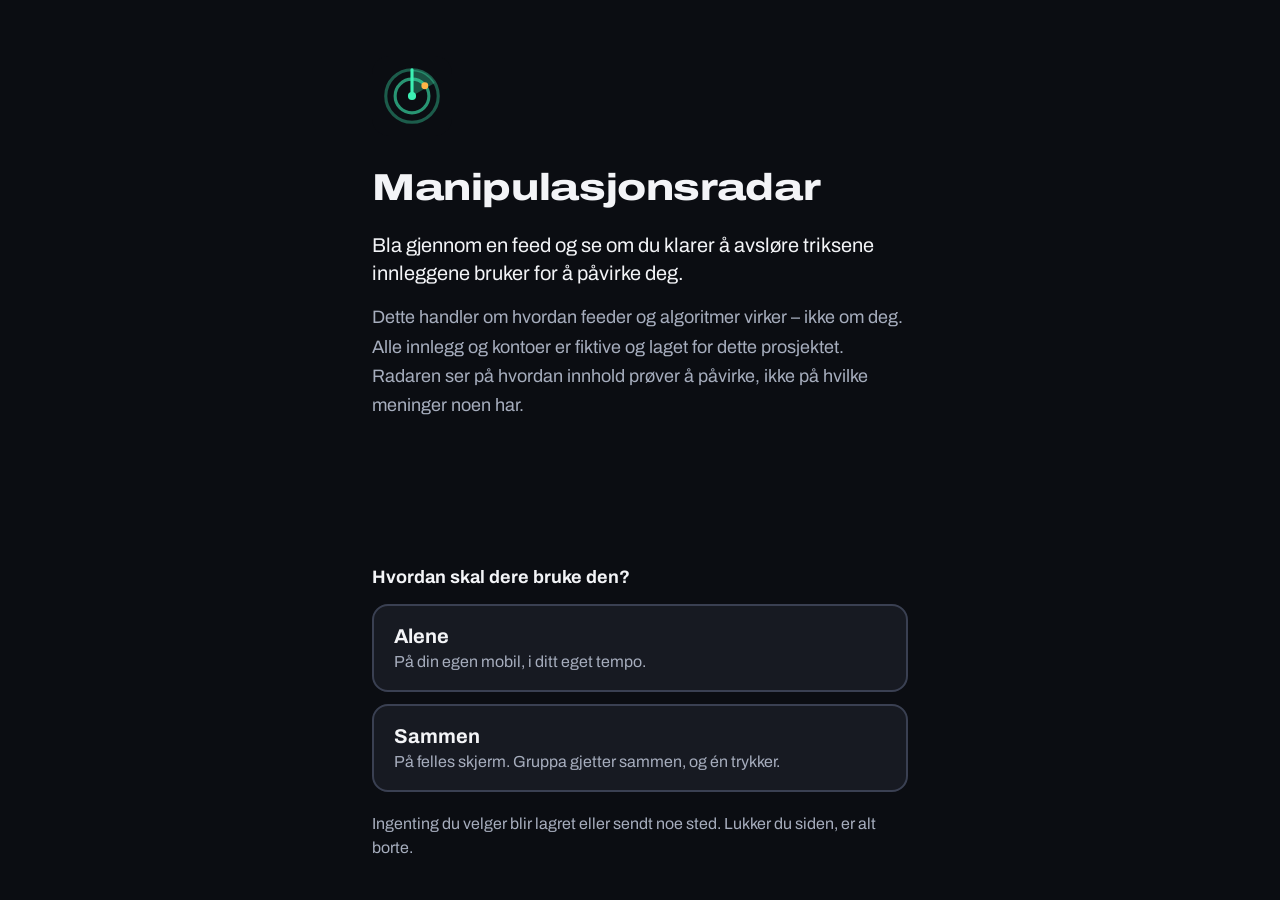
==== commit 5e301092: "Responsiv layout for flere telefoner og feilrettinger fra UX-testen - Skjermteksten skaleres til pla" ====
--- a/manipulasjonsradar/index.html
+++ b/manipulasjonsradar/index.html
@@ -28,6 +28,7 @@
   <section id="skjerm-innholdsfeil" class="skjerm side" hidden>
     <h1 tabindex="-1" class="display mb-4 text-4xl">Innholdsfila har en feil</h1>
     <p class="text-dempet">Siden klarte ikke å lese <code>content.js</code>. Som regel mangler det et komma eller et anførselstegn. Se README.md under «Hvis siden blir blank eller viser en feil».</p>
+    <p class="mt-3 text-dempet">Hvis content.js ser riktig ut, kan det hende radar.js mangler.</p>
   </section>
 
   <!-- Vises hvis content.js kan leses, men noe i innholdet ikke stemmer. -->
@@ -61,10 +62,11 @@
 
   <!-- 2. De seks teknikkene (kan hoppes over) -->
   <section id="skjerm-intro" class="skjerm side" hidden>
-    <div class="mb-4 flex justify-end">
-      <button type="button" id="intro-hopp" class="knapp-tekst" data-tekst="intro.hopp"></button>
+    <!-- Tittelen står før «Hopp over» i koden, så første Tab etter tittelen går til «Hopp over». -->
+    <div class="mb-4 flex flex-wrap-reverse items-start justify-between gap-x-4 gap-y-2">
+      <h1 tabindex="-1" class="display text-4xl" data-tekst="intro.tittel"></h1>
+      <button type="button" id="intro-hopp" class="knapp-tekst ml-auto" data-tekst="intro.hopp"></button>
     </div>
-    <h1 tabindex="-1" class="display mb-4 text-4xl" data-tekst="intro.tittel"></h1>
     <p class="mb-8 text-dempet" data-tekst="intro.tekst"></p>
     <ul id="intro-liste" class="mb-10 space-y-4"></ul>
     <button type="button" id="intro-start" class="knapp-hoved" data-tekst="intro.start"></button>
@@ -126,7 +128,7 @@
     <h2 id="reise-kart-tittel" class="mb-2 text-2xl font-bold" data-tekst="reise.kartTittel"></h2>
     <p class="mb-4 text-base text-dempet" data-tekst="reise.kartTekst"></p>
     <div class="relative mb-12 overflow-x-auto">
-      <table id="reise-kart" aria-labelledby="reise-kart-tittel" class="w-full border-separate border-spacing-1 text-sm"></table>
+      <table id="reise-kart" aria-labelledby="reise-kart-tittel" class="w-full border-separate border-spacing-0.5 text-sm"></table>
     </div>
 
     <h2 id="reise-treff-tittel" class="mb-4 text-2xl font-bold"></h2>
--- a/manipulasjonsradar/style.css
+++ b/manipulasjonsradar/style.css
@@ -1,2 +1,2 @@
 /*! tailwindcss v4.3.3 | MIT License | https://tailwindcss.com */
-@layer properties{@supports (((-webkit-hyphens:none)) and (not (margin-trim:inline))) or ((-moz-orient:inline) and (not (color:rgb(from red r g b)))){*,:before,:after,::backdrop{--tw-border-spacing-x:0;--tw-border-spacing-y:0;--tw-space-y-reverse:0;--tw-border-style:solid;--tw-leading:initial;--tw-font-weight:initial;--tw-tracking:initial;--tw-ordinal:initial;--tw-slashed-zero:initial;--tw-numeric-figure:initial;--tw-numeric-spacing:initial;--tw-numeric-fraction:initial;--tw-scale-x:1;--tw-scale-y:1;--tw-scale-z:1}}}@layer theme{:root,:host{--font-sans:"Archivo", system-ui, -apple-system, "Segoe UI", sans-serif;--font-mono:ui-monospace, SFMono-Regular, Menlo, Monaco, Consolas, "Liberation Mono", "Courier New", monospace;--spacing:.25rem;--container-xl:36rem;--text-xs:.75rem;--text-xs--line-height:calc(1 / .75);--text-sm:.875rem;--text-sm--line-height:calc(1.25 / .875);--text-base:1rem;--text-base--line-height:calc(1.5 / 1);--text-lg:1.125rem;--text-lg--line-height:calc(1.75 / 1.125);--text-xl:1.25rem;--text-xl--line-height:calc(1.75 / 1.25);--text-2xl:1.5rem;--text-2xl--line-height:calc(2 / 1.5);--text-3xl:1.875rem;--text-3xl--line-height:calc(2.25 / 1.875);--text-4xl:2.25rem;--text-4xl--line-height:calc(2.5 / 2.25);--font-weight-semibold:600;--font-weight-bold:700;--tracking-wide:.025em;--leading-relaxed:1.625;--radius-sm:.25rem;--radius-md:.375rem;--radius-2xl:1rem;--default-transition-duration:.15s;--default-transition-timing-function:cubic-bezier(.4, 0, .2, 1);--default-font-family:var(--font-sans);--default-mono-font-family:var(--font-mono);--color-natt:#0b0d12;--color-flate:#171a22;--color-flate-lys:#222633;--color-kant:#3a4052;--color-tekst:#f3f4f7;--color-dempet:#a6adbd;--color-radar:#3cf0b4;--color-oversett:#ffb547;--color-press:#ff7a59}}@layer base{*,:after,:before,::backdrop{box-sizing:border-box;border:0 solid;margin:0;padding:0}::file-selector-button{box-sizing:border-box;border:0 solid;margin:0;padding:0}html,:host{-webkit-text-size-adjust:100%;tab-size:4;line-height:1.5;font-family:var(--default-font-family,-apple-system, BlinkMacSystemFont, "Segoe UI", Roboto, "Helvetica Neue", "Noto Sans", Arial, sans-serif, "Apple Color Emoji", "Segoe UI Emoji", "Segoe UI Symbol", "Noto Color Emoji");font-feature-settings:var(--default-font-feature-settings,normal);font-variation-settings:var(--default-font-variation-settings,normal);-webkit-tap-highlight-color:transparent}hr{height:0;color:inherit;border-top-width:1px}abbr:where([title]){-webkit-text-decoration:underline dotted;text-decoration:underline dotted}h1,h2,h3,h4,h5,h6{font-size:inherit;font-weight:inherit}a{color:inherit;-webkit-text-decoration:inherit;-webkit-text-decoration:inherit;-webkit-text-decoration:inherit;text-decoration:inherit}b,strong{font-weight:bolder}code,kbd,samp,pre{font-family:var(--default-mono-font-family,ui-monospace, SFMono-Regular, Menlo, Monaco, Consolas, "Liberation Mono", "Courier New", monospace);font-feature-settings:var(--default-mono-font-feature-settings,normal);font-variation-settings:var(--default-mono-font-variation-settings,normal);font-size:1em}small{font-size:80%}sub,sup{vertical-align:baseline;font-size:75%;line-height:0;position:relative}sub{bottom:-.25em}sup{top:-.5em}table{text-indent:0;border-color:inherit;border-collapse:collapse}:-moz-focusring:where(:not(iframe)){outline:auto}progress{vertical-align:baseline}summary{display:list-item}ol,ul,menu{list-style:none}img,svg,video,canvas,audio,iframe,embed,object{vertical-align:middle;display:block}img,video{max-width:100%;height:auto}button,input,select,optgroup,textarea{font:inherit;font-feature-settings:inherit;font-variation-settings:inherit;letter-spacing:inherit;color:inherit;opacity:1;background-color:#0000;border-radius:0}::file-selector-button{font:inherit;font-feature-settings:inherit;font-variation-settings:inherit;letter-spacing:inherit;color:inherit;opacity:1;background-color:#0000;border-radius:0}:where(select:is([multiple],[size])) optgroup{font-weight:bolder}:where(select:is([multiple],[size])) optgroup option{padding-inline-start:20px}::file-selector-button{margin-inline-end:4px}::placeholder{opacity:1}@supports (not ((-webkit-appearance:-apple-pay-button))) or (contain-intrinsic-size:1px){::placeholder{color:currentColor}@supports (color:color-mix(in lab, red, red)){::placeholder{color:color-mix(in oklab, currentcolor 50%, transparent)}}}textarea{resize:vertical}::-webkit-search-decoration{-webkit-appearance:none}::-webkit-date-and-time-value{min-height:1lh;text-align:inherit}::-webkit-datetime-edit{display:inline-flex}::-webkit-datetime-edit-fields-wrapper{padding:0}::-webkit-datetime-edit{padding-block:0}::-webkit-datetime-edit-year-field{padding-block:0}::-webkit-datetime-edit-month-field{padding-block:0}::-webkit-datetime-edit-day-field{padding-block:0}::-webkit-datetime-edit-hour-field{padding-block:0}::-webkit-datetime-edit-minute-field{padding-block:0}::-webkit-datetime-edit-second-field{padding-block:0}::-webkit-datetime-edit-millisecond-field{padding-block:0}::-webkit-datetime-edit-meridiem-field{padding-block:0}::-webkit-calendar-picker-indicator{line-height:1}:-moz-ui-invalid{box-shadow:none}button,input:where([type=button],[type=reset],[type=submit]){appearance:button}::file-selector-button{appearance:button}::-webkit-inner-spin-button{height:auto}::-webkit-outer-spin-button{height:auto}[hidden]:where(:not([hidden=until-found])){display:none!important}html{background:var(--color-natt);color:var(--color-tekst);-webkit-tap-highlight-color:transparent}html[data-modus=sammen]{font-size:125%}:focus-visible{outline:3px solid var(--color-radar);outline-offset:3px}[tabindex="-1"]:focus{outline:none}::selection{background:var(--color-radar);color:var(--color-natt)}}@layer components{.display{letter-spacing:-.01em;text-wrap:balance;overflow-wrap:anywhere;font-weight:800;font-stretch:125%;line-height:1.05}.display-stor{font-size:min(3rem,7vw)}.side{max-width:var(--container-xl);padding-inline:calc(var(--spacing) * 5);padding-top:max(2rem, env(safe-area-inset-top));padding-bottom:max(2.5rem, env(safe-area-inset-bottom));margin-inline:auto}html[data-modus=sammen] .side{max-width:60rem}.knapp-hoved{min-height:calc(var(--spacing) * 14);border-radius:var(--radius-2xl);background-color:var(--color-radar);width:100%;padding-inline:calc(var(--spacing) * 6);padding-block:calc(var(--spacing) * 4);font-size:var(--text-lg);line-height:var(--tw-leading,var(--text-lg--line-height));--tw-font-weight:var(--font-weight-bold);font-weight:var(--font-weight-bold);color:var(--color-natt);cursor:pointer;transition-property:transform,translate,scale,rotate;transition-timing-function:var(--tw-ease,var(--default-transition-timing-function));transition-duration:var(--tw-duration,var(--default-transition-duration));display:block}.knapp-hoved:active{scale:.98}.knapp-hoved:disabled{cursor:not-allowed;background-color:var(--color-kant);color:var(--color-dempet)}.knapp-hoved:disabled:active{--tw-scale-x:100%;--tw-scale-y:100%;--tw-scale-z:100%;scale:var(--tw-scale-x) var(--tw-scale-y)}.knapp-modus{min-height:calc(var(--spacing) * 16);border-radius:var(--radius-2xl);border-style:var(--tw-border-style);border-width:2px;border-color:var(--color-kant);background-color:var(--color-flate);width:100%;padding-inline:calc(var(--spacing) * 5);padding-block:calc(var(--spacing) * 4);text-align:left;cursor:pointer;transition-property:color,background-color,border-color,outline-color,text-decoration-color,fill,stroke,--tw-gradient-from,--tw-gradient-via,--tw-gradient-to;transition-timing-function:var(--tw-ease,var(--default-transition-timing-function));transition-duration:var(--tw-duration,var(--default-transition-duration));display:block}@media (hover:hover){.knapp-modus:hover{border-color:var(--color-radar)}}.knapp-tekst{min-height:calc(var(--spacing) * 12);cursor:pointer;padding-inline:var(--spacing);--tw-font-weight:var(--font-weight-semibold);font-weight:var(--font-weight-semibold);color:var(--color-dempet);text-underline-offset:4px;text-decoration-line:underline}@media (hover:hover){.knapp-tekst:hover{color:var(--color-tekst)}}.knapp-ikon{width:calc(var(--spacing) * 12);height:calc(var(--spacing) * 12);cursor:pointer;background-color:var(--color-flate-lys);font-size:var(--text-xl);line-height:var(--tw-leading,var(--text-xl--line-height));border-radius:3.40282e38px;flex-shrink:0;place-items:center;display:grid}.feed{scroll-snap-type:y mandatory;overscroll-behavior:contain;height:100dvh;overflow-y:auto}html.radar-apen[data-modus=sammen] .feed{padding-right:var(--radar-bredde)}.feed-topp{pointer-events:none;z-index:10;padding-inline:calc(var(--spacing) * 4);padding-top:max(1rem, env(safe-area-inset-top));inset-inline:0;justify-content:space-between;align-items:center;display:flex;position:absolute;top:0}.kort-merke{background-color:#0b0d12b3;border-radius:3.40282e38px}@supports (color:color-mix(in lab, red, red)){.kort-merke{background-color:color-mix(in oklab, var(--color-natt) 70%, transparent)}}.kort-merke{padding-inline:calc(var(--spacing) * 3);padding-block:var(--spacing);font-size:var(--text-sm);line-height:var(--tw-leading,var(--text-sm--line-height));--tw-font-weight:var(--font-weight-semibold);font-weight:var(--font-weight-semibold)}.kort{scroll-snap-align:start;scroll-snap-stop:always;height:100dvh;padding:max(4rem, env(safe-area-inset-top)) 1.25rem max(1.25rem, env(safe-area-inset-bottom));background:linear-gradient(165deg, var(--fra), var(--til));text-shadow:0 1px 3px #00000080;grid-template-rows:minmax(0,1fr) auto;gap:1rem;display:grid;position:relative;overflow:hidden}.kort:after{content:"";pointer-events:none;background:linear-gradient(#0000 45%,#000000a6);position:absolute;inset:0}.kort>*{z-index:1;position:relative}.kort-skjermtekst{white-space:pre-line;overflow-wrap:anywhere;align-self:center;font-size:clamp(1.75rem,8vw,3.25rem)}html[data-modus=sammen] .kort-skjermtekst{font-size:clamp(2rem,4.5vw,4rem)}.kort-tall{gap:calc(var(--spacing) * 4);font-size:var(--text-base);line-height:var(--tw-leading,var(--text-base--line-height));--tw-font-weight:var(--font-weight-semibold);font-weight:var(--font-weight-semibold);flex-shrink:0;display:flex}.knapp-radar{margin-top:calc(var(--spacing) * 4);min-height:calc(var(--spacing) * 14);cursor:pointer;justify-content:center;align-items:center;gap:calc(var(--spacing) * 2);border-radius:var(--radius-2xl);border-style:var(--tw-border-style);border-width:2px;border-color:var(--color-radar);background-color:#0b0d12cc;width:100%;display:flex}@supports (color:color-mix(in lab, red, red)){.knapp-radar{background-color:color-mix(in oklab, var(--color-natt) 80%, transparent)}}.knapp-radar{padding-inline:calc(var(--spacing) * 5);padding-block:calc(var(--spacing) * 3);font-size:var(--text-lg);line-height:var(--tw-leading,var(--text-lg--line-height));--tw-font-weight:var(--font-weight-bold);font-weight:var(--font-weight-bold);color:var(--color-radar);text-shadow:none}.knapp-radar.er-skannet{background-color:var(--color-radar);color:var(--color-natt)}.kort-slutt{background:var(--color-natt);text-shadow:none}.kort-slutt:after{display:none}.radar{background:var(--color-flate);width:100%;max-width:100%;max-height:88dvh;color:var(--color-tekst);border:0;border-radius:1.5rem 1.5rem 0 0;margin:auto 0 0;padding:0;overflow-y:auto}.radar::backdrop{background:#0009}.radar-innhold{padding:1.25rem 1.25rem max(1.5rem, env(safe-area-inset-bottom))}@media (min-width:40rem){.radar{border-radius:1.5rem;max-width:36rem;margin:auto}}html[data-modus=sammen] .radar{width:var(--radar-bredde);max-width:var(--radar-bredde);border-radius:0;height:100dvh;max-height:100dvh;margin:0 0 0 auto}html[data-modus=sammen] .radar::backdrop{background:0 0}.knapp-valg{min-height:calc(var(--spacing) * 14);cursor:pointer;align-items:center;gap:calc(var(--spacing) * 3);border-radius:var(--radius-2xl);border-style:var(--tw-border-style);border-width:2px;border-color:var(--color-kant);background-color:var(--color-natt);width:100%;padding-inline:calc(var(--spacing) * 4);padding-block:calc(var(--spacing) * 3);text-align:left;transition-property:color,background-color,border-color,outline-color,text-decoration-color,fill,stroke,--tw-gradient-from,--tw-gradient-via,--tw-gradient-to;transition-timing-function:var(--tw-ease,var(--default-transition-timing-function));transition-duration:var(--tw-duration,var(--default-transition-duration));display:flex}@media (hover:hover){.knapp-valg:hover{border-color:var(--color-dempet)}}.knapp-valg:before{content:"";width:calc(var(--spacing) * 6);height:calc(var(--spacing) * 6);border-radius:var(--radius-md);border-style:var(--tw-border-style);border-width:2px;border-color:var(--color-dempet);flex-shrink:0}.knapp-valg[aria-pressed=true]{border-color:var(--color-radar);background:#112825}@supports (color:color-mix(in lab, red, red)){.knapp-valg[aria-pressed=true]{background:color-mix(in srgb, var(--color-radar) 12%, var(--color-natt))}}.knapp-valg[aria-pressed=true]:before{content:"✓";content:"✓" / "";border-color:var(--color-radar);background-color:var(--color-radar);font-size:var(--text-base);line-height:var(--tw-leading,var(--text-base--line-height));--tw-font-weight:var(--font-weight-bold);font-weight:var(--font-weight-bold);color:var(--color-natt);place-items:center;display:grid}.funn{border-radius:var(--radius-2xl);border-style:var(--tw-border-style);background-color:var(--color-natt);padding:calc(var(--spacing) * 4);border-width:2px}.funn[data-status=funnet]{border-color:var(--color-radar)}.funn[data-status=oversett]{border-color:var(--color-oversett)}.funn[data-status=ikkeHer]{--tw-border-style:dashed;border-style:dashed;border-color:var(--color-kant)}.funn-status{margin-bottom:var(--spacing);align-items:center;gap:calc(var(--spacing) * 2);font-size:var(--text-sm);line-height:var(--tw-leading,var(--text-sm--line-height));--tw-font-weight:var(--font-weight-bold);font-weight:var(--font-weight-bold);--tw-tracking:var(--tracking-wide);letter-spacing:var(--tracking-wide);text-transform:uppercase;display:flex}.funn[data-status=funnet] .funn-status{color:var(--color-radar)}.funn[data-status=oversett] .funn-status{color:var(--color-oversett)}.funn[data-status=ikkeHer] .funn-status{color:var(--color-dempet)}.soyle{background:var(--color-press)}.soyle[data-niva="0"]{background:var(--color-kant)}.soyle[data-niva="1"]{background:#914939}@supports (color:color-mix(in lab, red, red)){.soyle[data-niva="1"]{background:color-mix(in srgb, var(--color-press) 55%, var(--color-natt))}}.soyle[data-niva="2"]{background:#c96249}@supports (color:color-mix(in lab, red, red)){.soyle[data-niva="2"]{background:color-mix(in srgb, var(--color-press) 78%, var(--color-natt))}}.soyle.soyle-kontroll{background:repeating-linear-gradient(45deg, var(--color-dempet) 0 3px, transparent 3px 6px);border:1px solid var(--color-dempet)}}@layer utilities{.sr-only{clip-path:inset(50%);white-space:nowrap;border-width:0;width:1px;height:1px;margin:-1px;padding:0;position:absolute;overflow:hidden}.relative{position:relative}.mt-1{margin-top:var(--spacing)}.mt-2{margin-top:calc(var(--spacing) * 2)}.mb-2{margin-bottom:calc(var(--spacing) * 2)}.mb-3{margin-bottom:calc(var(--spacing) * 3)}.mb-4{margin-bottom:calc(var(--spacing) * 4)}.mb-5{margin-bottom:calc(var(--spacing) * 5)}.mb-6{margin-bottom:calc(var(--spacing) * 6)}.mb-8{margin-bottom:calc(var(--spacing) * 8)}.mb-10{margin-bottom:calc(var(--spacing) * 10)}.mb-12{margin-bottom:calc(var(--spacing) * 12)}.block{display:block}.flex{display:flex}.hidden{display:none}.inline-block{display:inline-block}.size-20{width:calc(var(--spacing) * 20);height:calc(var(--spacing) * 20)}.h-2{height:calc(var(--spacing) * 2)}.h-3{height:calc(var(--spacing) * 3)}.h-12{height:calc(var(--spacing) * 12)}.h-24{height:calc(var(--spacing) * 24)}.h-32{height:calc(var(--spacing) * 32)}.h-40{height:calc(var(--spacing) * 40)}.h-full{height:100%}.min-h-dvh{min-height:100dvh}.w-5{width:calc(var(--spacing) * 5)}.w-full{width:100%}.flex-1{flex:1}.border-separate{border-collapse:separate}.border-spacing-1{--tw-border-spacing-x:var(--spacing);--tw-border-spacing-y:var(--spacing);border-spacing:var(--tw-border-spacing-x) var(--tw-border-spacing-y)}.cursor-pointer{cursor:pointer}.list-disc{list-style-type:disc}.flex-col{flex-direction:column}.flex-wrap{flex-wrap:wrap}.items-baseline{align-items:baseline}.items-center{align-items:center}.items-end{align-items:flex-end}.items-start{align-items:flex-start}.justify-between{justify-content:space-between}.justify-end{justify-content:flex-end}.gap-1{gap:var(--spacing)}.gap-1\.5{gap:calc(var(--spacing) * 1.5)}.gap-2{gap:calc(var(--spacing) * 2)}.gap-3{gap:calc(var(--spacing) * 3)}.gap-4{gap:calc(var(--spacing) * 4)}.gap-10{gap:calc(var(--spacing) * 10)}:where(.space-y-0\.5>:not(:last-child)){--tw-space-y-reverse:0;margin-block-start:calc(calc(var(--spacing) * .5) * var(--tw-space-y-reverse));margin-block-end:calc(calc(var(--spacing) * .5) * calc(1 - var(--tw-space-y-reverse)))}:where(.space-y-1>:not(:last-child)){--tw-space-y-reverse:0;margin-block-start:calc(var(--spacing) * var(--tw-space-y-reverse));margin-block-end:calc(var(--spacing) * calc(1 - var(--tw-space-y-reverse)))}:where(.space-y-2>:not(:last-child)){--tw-space-y-reverse:0;margin-block-start:calc(calc(var(--spacing) * 2) * var(--tw-space-y-reverse));margin-block-end:calc(calc(var(--spacing) * 2) * calc(1 - var(--tw-space-y-reverse)))}:where(.space-y-3>:not(:last-child)){--tw-space-y-reverse:0;margin-block-start:calc(calc(var(--spacing) * 3) * var(--tw-space-y-reverse));margin-block-end:calc(calc(var(--spacing) * 3) * calc(1 - var(--tw-space-y-reverse)))}:where(.space-y-4>:not(:last-child)){--tw-space-y-reverse:0;margin-block-start:calc(calc(var(--spacing) * 4) * var(--tw-space-y-reverse));margin-block-end:calc(calc(var(--spacing) * 4) * calc(1 - var(--tw-space-y-reverse)))}.gap-x-3{column-gap:calc(var(--spacing) * 3)}.self-center{align-self:center}.overflow-hidden{overflow:hidden}.overflow-x-auto{overflow-x:auto}.rounded-2xl{border-radius:var(--radius-2xl)}.rounded-full{border-radius:3.40282e38px}.rounded-md{border-radius:var(--radius-md)}.rounded-sm{border-radius:var(--radius-sm)}.rounded-t-md{border-top-left-radius:var(--radius-md);border-top-right-radius:var(--radius-md)}.border-2{border-style:var(--tw-border-style);border-width:2px}.border-l-2{border-left-style:var(--tw-border-style);border-left-width:2px}.border-radar{border-color:var(--color-radar)}.border-tekst\/40{border-color:#f3f4f766}@supports (color:color-mix(in lab, red, red)){.border-tekst\/40{border-color:color-mix(in oklab, var(--color-tekst) 40%, transparent)}}.bg-flate{background-color:var(--color-flate)}.bg-flate-lys{background-color:var(--color-flate-lys)}.bg-kant{background-color:var(--color-kant)}.bg-natt{background-color:var(--color-natt)}.bg-radar{background-color:var(--color-radar)}.p-4{padding:calc(var(--spacing) * 4)}.p-5{padding:calc(var(--spacing) * 5)}.px-1{padding-inline:var(--spacing)}.py-2{padding-block:calc(var(--spacing) * 2)}.pt-2{padding-top:calc(var(--spacing) * 2)}.pt-6{padding-top:calc(var(--spacing) * 6)}.pr-2{padding-right:calc(var(--spacing) * 2)}.pl-3{padding-left:calc(var(--spacing) * 3)}.pl-6{padding-left:calc(var(--spacing) * 6)}.text-center{text-align:center}.text-left{text-align:left}.font-sans{font-family:var(--font-sans)}.text-2xl{font-size:var(--text-2xl);line-height:var(--tw-leading,var(--text-2xl--line-height))}.text-3xl{font-size:var(--text-3xl);line-height:var(--tw-leading,var(--text-3xl--line-height))}.text-4xl{font-size:var(--text-4xl);line-height:var(--tw-leading,var(--text-4xl--line-height))}.text-base{font-size:var(--text-base);line-height:var(--tw-leading,var(--text-base--line-height))}.text-lg{font-size:var(--text-lg);line-height:var(--tw-leading,var(--text-lg--line-height))}.text-sm{font-size:var(--text-sm);line-height:var(--tw-leading,var(--text-sm--line-height))}.text-xl{font-size:var(--text-xl);line-height:var(--tw-leading,var(--text-xl--line-height))}.text-xs{font-size:var(--text-xs);line-height:var(--tw-leading,var(--text-xs--line-height))}.leading-relaxed{--tw-leading:var(--leading-relaxed);line-height:var(--leading-relaxed)}.font-bold{--tw-font-weight:var(--font-weight-bold);font-weight:var(--font-weight-bold)}.font-semibold{--tw-font-weight:var(--font-weight-semibold);font-weight:var(--font-weight-semibold)}.tracking-wide{--tw-tracking:var(--tracking-wide);letter-spacing:var(--tracking-wide)}.text-dempet{color:var(--color-dempet)}.text-kant{color:var(--color-kant)}.text-oversett{color:var(--color-oversett)}.text-press{color:var(--color-press)}.text-radar{color:var(--color-radar)}.text-tekst{color:var(--color-tekst)}.text-tekst\/80{color:#f3f4f7cc}@supports (color:color-mix(in lab, red, red)){.text-tekst\/80{color:color-mix(in oklab, var(--color-tekst) 80%, transparent)}}.text-tekst\/85{color:#f3f4f7d9}@supports (color:color-mix(in lab, red, red)){.text-tekst\/85{color:color-mix(in oklab, var(--color-tekst) 85%, transparent)}}.uppercase{text-transform:uppercase}.tabular-nums{--tw-numeric-spacing:tabular-nums;font-variant-numeric:var(--tw-ordinal,) var(--tw-slashed-zero,) var(--tw-numeric-figure,) var(--tw-numeric-spacing,) var(--tw-numeric-fraction,)}.antialiased{-webkit-font-smoothing:antialiased;-moz-osx-font-smoothing:grayscale}}@font-face{font-family:Archivo;src:url(fonter/archivo.woff2)format("woff2");font-weight:100 900;font-stretch:62% 125%;font-display:swap}:root{color-scheme:dark;--radar-bredde:min(34rem, 45vw)}@media (prefers-reduced-motion:reduce){*{scroll-behavior:auto!important;transition:none!important}}@property --tw-border-spacing-x{syntax:"<length>";inherits:false;initial-value:0}@property --tw-border-spacing-y{syntax:"<length>";inherits:false;initial-value:0}@property --tw-space-y-reverse{syntax:"*";inherits:false;initial-value:0}@property --tw-border-style{syntax:"*";inherits:false;initial-value:solid}@property --tw-leading{syntax:"*";inherits:false}@property --tw-font-weight{syntax:"*";inherits:false}@property --tw-tracking{syntax:"*";inherits:false}@property --tw-ordinal{syntax:"*";inherits:false}@property --tw-slashed-zero{syntax:"*";inherits:false}@property --tw-numeric-figure{syntax:"*";inherits:false}@property --tw-numeric-spacing{syntax:"*";inherits:false}@property --tw-numeric-fraction{syntax:"*";inherits:false}@property --tw-scale-x{syntax:"*";inherits:false;initial-value:1}@property --tw-scale-y{syntax:"*";inherits:false;initial-value:1}@property --tw-scale-z{syntax:"*";inherits:false;initial-value:1}+@layer properties{@supports (((-webkit-hyphens:none)) and (not (margin-trim:inline))) or ((-moz-orient:inline) and (not (color:rgb(from red r g b)))){*,:before,:after,::backdrop{--tw-border-spacing-x:0;--tw-border-spacing-y:0;--tw-space-y-reverse:0;--tw-border-style:solid;--tw-leading:initial;--tw-font-weight:initial;--tw-tracking:initial;--tw-ordinal:initial;--tw-slashed-zero:initial;--tw-numeric-figure:initial;--tw-numeric-spacing:initial;--tw-numeric-fraction:initial;--tw-scale-x:1;--tw-scale-y:1;--tw-scale-z:1}}}@layer theme{:root,:host{--font-sans:"Archivo", system-ui, -apple-system, "Segoe UI", sans-serif;--font-mono:ui-monospace, SFMono-Regular, Menlo, Monaco, Consolas, "Liberation Mono", "Courier New", monospace;--spacing:.25rem;--container-xl:36rem;--text-xs:.75rem;--text-xs--line-height:calc(1 / .75);--text-sm:.875rem;--text-sm--line-height:calc(1.25 / .875);--text-base:1rem;--text-base--line-height:calc(1.5 / 1);--text-lg:1.125rem;--text-lg--line-height:calc(1.75 / 1.125);--text-xl:1.25rem;--text-xl--line-height:calc(1.75 / 1.25);--text-2xl:1.5rem;--text-2xl--line-height:calc(2 / 1.5);--text-3xl:1.875rem;--text-3xl--line-height:calc(2.25 / 1.875);--text-4xl:2.25rem;--text-4xl--line-height:calc(2.5 / 2.25);--font-weight-semibold:600;--font-weight-bold:700;--tracking-wide:.025em;--leading-relaxed:1.625;--radius-sm:.25rem;--radius-md:.375rem;--radius-2xl:1rem;--default-transition-duration:.15s;--default-transition-timing-function:cubic-bezier(.4, 0, .2, 1);--default-font-family:var(--font-sans);--default-mono-font-family:var(--font-mono);--color-natt:#0b0d12;--color-flate:#171a22;--color-flate-lys:#222633;--color-kant:#3a4052;--color-tekst:#f3f4f7;--color-dempet:#a6adbd;--color-radar:#3cf0b4;--color-oversett:#ffb547;--color-press:#ff7a59}}@layer base{*,:after,:before,::backdrop{box-sizing:border-box;border:0 solid;margin:0;padding:0}::file-selector-button{box-sizing:border-box;border:0 solid;margin:0;padding:0}html,:host{-webkit-text-size-adjust:100%;tab-size:4;line-height:1.5;font-family:var(--default-font-family,-apple-system, BlinkMacSystemFont, "Segoe UI", Roboto, "Helvetica Neue", "Noto Sans", Arial, sans-serif, "Apple Color Emoji", "Segoe UI Emoji", "Segoe UI Symbol", "Noto Color Emoji");font-feature-settings:var(--default-font-feature-settings,normal);font-variation-settings:var(--default-font-variation-settings,normal);-webkit-tap-highlight-color:transparent}hr{height:0;color:inherit;border-top-width:1px}abbr:where([title]){-webkit-text-decoration:underline dotted;text-decoration:underline dotted}h1,h2,h3,h4,h5,h6{font-size:inherit;font-weight:inherit}a{color:inherit;-webkit-text-decoration:inherit;-webkit-text-decoration:inherit;-webkit-text-decoration:inherit;text-decoration:inherit}b,strong{font-weight:bolder}code,kbd,samp,pre{font-family:var(--default-mono-font-family,ui-monospace, SFMono-Regular, Menlo, Monaco, Consolas, "Liberation Mono", "Courier New", monospace);font-feature-settings:var(--default-mono-font-feature-settings,normal);font-variation-settings:var(--default-mono-font-variation-settings,normal);font-size:1em}small{font-size:80%}sub,sup{vertical-align:baseline;font-size:75%;line-height:0;position:relative}sub{bottom:-.25em}sup{top:-.5em}table{text-indent:0;border-color:inherit;border-collapse:collapse}:-moz-focusring:where(:not(iframe)){outline:auto}progress{vertical-align:baseline}summary{display:list-item}ol,ul,menu{list-style:none}img,svg,video,canvas,audio,iframe,embed,object{vertical-align:middle;display:block}img,video{max-width:100%;height:auto}button,input,select,optgroup,textarea{font:inherit;font-feature-settings:inherit;font-variation-settings:inherit;letter-spacing:inherit;color:inherit;opacity:1;background-color:#0000;border-radius:0}::file-selector-button{font:inherit;font-feature-settings:inherit;font-variation-settings:inherit;letter-spacing:inherit;color:inherit;opacity:1;background-color:#0000;border-radius:0}:where(select:is([multiple],[size])) optgroup{font-weight:bolder}:where(select:is([multiple],[size])) optgroup option{padding-inline-start:20px}::file-selector-button{margin-inline-end:4px}::placeholder{opacity:1}@supports (not ((-webkit-appearance:-apple-pay-button))) or (contain-intrinsic-size:1px){::placeholder{color:currentColor}@supports (color:color-mix(in lab, red, red)){::placeholder{color:color-mix(in oklab, currentcolor 50%, transparent)}}}textarea{resize:vertical}::-webkit-search-decoration{-webkit-appearance:none}::-webkit-date-and-time-value{min-height:1lh;text-align:inherit}::-webkit-datetime-edit{display:inline-flex}::-webkit-datetime-edit-fields-wrapper{padding:0}::-webkit-datetime-edit{padding-block:0}::-webkit-datetime-edit-year-field{padding-block:0}::-webkit-datetime-edit-month-field{padding-block:0}::-webkit-datetime-edit-day-field{padding-block:0}::-webkit-datetime-edit-hour-field{padding-block:0}::-webkit-datetime-edit-minute-field{padding-block:0}::-webkit-datetime-edit-second-field{padding-block:0}::-webkit-datetime-edit-millisecond-field{padding-block:0}::-webkit-datetime-edit-meridiem-field{padding-block:0}::-webkit-calendar-picker-indicator{line-height:1}:-moz-ui-invalid{box-shadow:none}button,input:where([type=button],[type=reset],[type=submit]){appearance:button}::file-selector-button{appearance:button}::-webkit-inner-spin-button{height:auto}::-webkit-outer-spin-button{height:auto}[hidden]:where(:not([hidden=until-found])){display:none!important}html{background:var(--color-natt);color:var(--color-tekst);-webkit-tap-highlight-color:transparent}html[data-modus=sammen]{font-size:125%}:focus-visible{outline:3px solid var(--color-radar);outline-offset:3px}[tabindex="-1"]:focus{outline:none}::selection{background:var(--color-radar);color:var(--color-natt)}}@layer components{.display{letter-spacing:-.01em;text-wrap:balance;overflow-wrap:anywhere;font-weight:800;font-stretch:125%;line-height:1.05}.display-stor{font-size:min(3rem,7cqi)}.side{max-width:var(--container-xl);padding-top:max(2rem, env(safe-area-inset-top));padding-bottom:max(2.5rem, env(safe-area-inset-bottom));padding-left:var(--kant-v);padding-right:var(--kant-h);margin-inline:auto;container-type:inline-size}html[data-modus=sammen] .side{max-width:60rem}.knapp-hoved{min-height:calc(var(--spacing) * 14);border-radius:var(--radius-2xl);background-color:var(--color-radar);width:100%;padding-inline:calc(var(--spacing) * 6);padding-block:calc(var(--spacing) * 4);font-size:var(--text-lg);line-height:var(--tw-leading,var(--text-lg--line-height));--tw-font-weight:var(--font-weight-bold);font-weight:var(--font-weight-bold);color:var(--color-natt);cursor:pointer;transition-property:transform,translate,scale,rotate;transition-timing-function:var(--tw-ease,var(--default-transition-timing-function));transition-duration:var(--tw-duration,var(--default-transition-duration));display:block}.knapp-hoved:active{scale:.98}.knapp-hoved:disabled{cursor:not-allowed;background-color:var(--color-kant);color:var(--color-dempet)}.knapp-hoved:disabled:active{--tw-scale-x:100%;--tw-scale-y:100%;--tw-scale-z:100%;scale:var(--tw-scale-x) var(--tw-scale-y)}.knapp-modus{min-height:calc(var(--spacing) * 16);border-radius:var(--radius-2xl);border-style:var(--tw-border-style);border-width:2px;border-color:var(--color-kant);background-color:var(--color-flate);width:100%;padding-inline:calc(var(--spacing) * 5);padding-block:calc(var(--spacing) * 4);text-align:left;cursor:pointer;transition-property:color,background-color,border-color,outline-color,text-decoration-color,fill,stroke,--tw-gradient-from,--tw-gradient-via,--tw-gradient-to;transition-timing-function:var(--tw-ease,var(--default-transition-timing-function));transition-duration:var(--tw-duration,var(--default-transition-duration));display:block}@media (hover:hover){.knapp-modus:hover{border-color:var(--color-radar)}}.knapp-tekst{min-height:calc(var(--spacing) * 12);cursor:pointer;padding-inline:var(--spacing);--tw-font-weight:var(--font-weight-semibold);font-weight:var(--font-weight-semibold);color:var(--color-dempet);text-underline-offset:4px;text-decoration-line:underline}@media (hover:hover){.knapp-tekst:hover{color:var(--color-tekst)}}.knapp-ikon{width:calc(var(--spacing) * 12);height:calc(var(--spacing) * 12);cursor:pointer;background-color:var(--color-flate-lys);font-size:var(--text-xl);line-height:var(--tw-leading,var(--text-xl--line-height));border-radius:3.40282e38px;flex-shrink:0;place-items:center;display:grid}.feed{scroll-snap-type:y mandatory;overscroll-behavior:contain;height:100dvh;overflow-y:auto}html.radar-apen[data-modus=sammen] .feed{padding-right:var(--radar-bredde)}.feed-topp{pointer-events:none;z-index:10;justify-content:space-between;align-items:center;gap:calc(var(--spacing) * 2);padding-top:max(1rem, env(safe-area-inset-top));padding-left:max(1rem, env(safe-area-inset-left));padding-right:max(1rem, env(safe-area-inset-right));inset-inline:0;display:flex;position:absolute;top:0}.kort-merke{background-color:#0b0d12b3;border-radius:3.40282e38px}@supports (color:color-mix(in lab, red, red)){.kort-merke{background-color:color-mix(in oklab, var(--color-natt) 70%, transparent)}}.kort-merke{padding-inline:calc(var(--spacing) * 3);padding-block:var(--spacing);font-size:var(--text-sm);line-height:var(--tw-leading,var(--text-sm--line-height));--tw-font-weight:var(--font-weight-semibold);font-weight:var(--font-weight-semibold)}.kort{scroll-snap-align:start;scroll-snap-stop:always;height:100dvh;padding:max(4rem, env(safe-area-inset-top)) max(var(--kant-h), calc(50% - var(--kort-maks) / 2)) max(1.25rem, env(safe-area-inset-bottom)) max(var(--kant-v), calc(50% - var(--kort-maks) / 2));background:linear-gradient(165deg, var(--fra), var(--til));text-shadow:0 1px 3px #00000080;grid-template-rows:minmax(0,1fr) auto;gap:1rem;display:grid;position:relative;overflow:hidden}.kort:after{content:"";pointer-events:none;background:linear-gradient(#0000 45%,#000000a6);position:absolute;inset:0}.kort>*{z-index:1;min-width:0;position:relative}.kort-scene{align-items:center;min-height:0;display:flex;overflow:hidden}.kort-skjermtekst{white-space:pre-line;overflow-wrap:anywhere;width:100%;font-size:clamp(1.75rem,8vw,3.25rem)}html[data-modus=sammen] .kort-skjermtekst{font-size:clamp(2rem,4.5vw,4rem)}.kort-bunn{overflow-wrap:anywhere;min-width:0}.kort-tall{gap:calc(var(--spacing) * 4);font-size:var(--text-base);line-height:var(--tw-leading,var(--text-base--line-height));--tw-font-weight:var(--font-weight-semibold);font-weight:var(--font-weight-semibold);flex-shrink:0;display:flex}@media (orientation:landscape) and (max-height:32rem){:root{--kort-maks:60rem}.kort{padding-top:max(3.5rem, env(safe-area-inset-top));padding-bottom:max(1rem, env(safe-area-inset-bottom));grid-template-rows:minmax(0,1fr);grid-template-columns:minmax(0,1fr) minmax(0,22rem);gap:1.5rem}.kort-bunn{overscroll-behavior:contain;align-self:end;max-height:100%;overflow-y:auto}.kort-slutt{grid-template-columns:minmax(0,1fr)}}@media (orientation:portrait) and (max-height:44rem){.kort{padding-top:max(3.5rem, env(safe-area-inset-top));gap:.75rem}.knapp-radar{margin-top:.75rem}}.knapp-radar{margin-top:calc(var(--spacing) * 4);min-height:calc(var(--spacing) * 14);cursor:pointer;justify-content:center;align-items:center;gap:calc(var(--spacing) * 2);border-radius:var(--radius-2xl);border-style:var(--tw-border-style);border-width:2px;border-color:var(--color-radar);background-color:#0b0d12cc;width:100%;display:flex}@supports (color:color-mix(in lab, red, red)){.knapp-radar{background-color:color-mix(in oklab, var(--color-natt) 80%, transparent)}}.knapp-radar{padding-inline:calc(var(--spacing) * 5);padding-block:calc(var(--spacing) * 3);font-size:var(--text-lg);line-height:var(--tw-leading,var(--text-lg--line-height));--tw-font-weight:var(--font-weight-bold);font-weight:var(--font-weight-bold);color:var(--color-radar);text-shadow:none}.knapp-radar.er-skannet{background-color:var(--color-radar);color:var(--color-natt)}.kort-slutt{background:var(--color-natt);text-shadow:none}.kort-slutt:after{display:none}.radar{background:var(--color-flate);width:100%;max-width:100%;max-height:88dvh;color:var(--color-tekst);border:0;border-radius:1.5rem 1.5rem 0 0;margin:auto 0 0;padding:0;overflow-y:auto}.radar::backdrop{background:#0009}.radar-innhold{padding:1.25rem var(--kant-h) max(1.5rem, env(safe-area-inset-bottom)) var(--kant-v)}@media (min-width:40rem){.radar{border-radius:1.5rem;max-width:36rem;margin:auto}}html[data-modus=sammen] .radar{width:var(--radar-bredde);max-width:var(--radar-bredde);border-radius:0;height:100dvh;max-height:100dvh;margin:0 0 0 auto}html[data-modus=sammen] .radar::backdrop{background:0 0}@media (orientation:landscape) and (max-height:32rem){:root{--radar-bredde:min(26rem, 55vw)}.radar{width:var(--radar-bredde);max-width:var(--radar-bredde);border-radius:0;height:100dvh;max-height:100dvh;margin:0 0 0 auto}.radar::backdrop{background:0 0}.radar-innhold{padding-top:max(1rem, env(safe-area-inset-top));padding-left:1.25rem}html.radar-apen .feed{padding-right:var(--radar-bredde)}html.radar-apen .kort{grid-template-rows:minmax(0,1fr) auto;grid-template-columns:minmax(0,1fr)}html.radar-apen .kort-bunn{align-self:stretch;max-height:45dvh}}.utvid{list-style:none}.utvid::-webkit-details-marker{display:none}.utvid:before{content:"▸";content:"▸" / "";width:1.25em;transition:transform .15s;display:inline-block}details[open]>.utvid:before{transform:rotate(90deg)}.knapp-valg{min-height:calc(var(--spacing) * 14);cursor:pointer;align-items:center;gap:calc(var(--spacing) * 3);border-radius:var(--radius-2xl);border-style:var(--tw-border-style);border-width:2px;border-color:var(--color-kant);background-color:var(--color-natt);width:100%;padding-inline:calc(var(--spacing) * 4);padding-block:calc(var(--spacing) * 3);text-align:left;transition-property:color,background-color,border-color,outline-color,text-decoration-color,fill,stroke,--tw-gradient-from,--tw-gradient-via,--tw-gradient-to;transition-timing-function:var(--tw-ease,var(--default-transition-timing-function));transition-duration:var(--tw-duration,var(--default-transition-duration));display:flex}@media (hover:hover){.knapp-valg:hover{border-color:var(--color-dempet)}}.knapp-valg:before{content:"";width:calc(var(--spacing) * 6);height:calc(var(--spacing) * 6);border-radius:var(--radius-md);border-style:var(--tw-border-style);border-width:2px;border-color:var(--color-dempet);flex-shrink:0}.knapp-valg[aria-pressed=true]{border-color:var(--color-radar);background:#112825}@supports (color:color-mix(in lab, red, red)){.knapp-valg[aria-pressed=true]{background:color-mix(in srgb, var(--color-radar) 12%, var(--color-natt))}}.knapp-valg[aria-pressed=true]:before{content:"✓";content:"✓" / "";border-color:var(--color-radar);background-color:var(--color-radar);font-size:var(--text-base);line-height:var(--tw-leading,var(--text-base--line-height));--tw-font-weight:var(--font-weight-bold);font-weight:var(--font-weight-bold);color:var(--color-natt);place-items:center;display:grid}.funn{border-radius:var(--radius-2xl);border-style:var(--tw-border-style);background-color:var(--color-natt);padding:calc(var(--spacing) * 4);border-width:2px}.funn[data-status=funnet]{border-color:var(--color-radar)}.funn[data-status=oversett]{border-color:var(--color-oversett)}.funn[data-status=ikkeHer]{--tw-border-style:dashed;border-style:dashed;border-color:var(--color-kant)}.funn-status{margin-bottom:var(--spacing);align-items:center;gap:calc(var(--spacing) * 2);font-size:var(--text-sm);line-height:var(--tw-leading,var(--text-sm--line-height));--tw-font-weight:var(--font-weight-bold);font-weight:var(--font-weight-bold);--tw-tracking:var(--tracking-wide);letter-spacing:var(--tracking-wide);text-transform:uppercase;display:flex}.funn[data-status=funnet] .funn-status{color:var(--color-radar)}.funn[data-status=oversett] .funn-status{color:var(--color-oversett)}.funn[data-status=ikkeHer] .funn-status{color:var(--color-dempet)}.soyle{background:var(--color-press)}.soyle[data-niva="0"]{background:var(--color-kant)}.soyle[data-niva="1"]{background:#914939}@supports (color:color-mix(in lab, red, red)){.soyle[data-niva="1"]{background:color-mix(in srgb, var(--color-press) 55%, var(--color-natt))}}.soyle[data-niva="2"]{background:#c96249}@supports (color:color-mix(in lab, red, red)){.soyle[data-niva="2"]{background:color-mix(in srgb, var(--color-press) 78%, var(--color-natt))}}.soyle.soyle-kontroll{background:repeating-linear-gradient(45deg, var(--color-dempet) 0 3px, transparent 3px 6px);border:1px solid var(--color-dempet)}}@layer utilities{.sr-only{clip-path:inset(50%);white-space:nowrap;border-width:0;width:1px;height:1px;margin:-1px;padding:0;position:absolute;overflow:hidden}.relative{position:relative}.mt-1{margin-top:var(--spacing)}.mt-2{margin-top:calc(var(--spacing) * 2)}.mt-3{margin-top:calc(var(--spacing) * 3)}.mb-2{margin-bottom:calc(var(--spacing) * 2)}.mb-3{margin-bottom:calc(var(--spacing) * 3)}.mb-4{margin-bottom:calc(var(--spacing) * 4)}.mb-5{margin-bottom:calc(var(--spacing) * 5)}.mb-6{margin-bottom:calc(var(--spacing) * 6)}.mb-8{margin-bottom:calc(var(--spacing) * 8)}.mb-10{margin-bottom:calc(var(--spacing) * 10)}.mb-12{margin-bottom:calc(var(--spacing) * 12)}.ml-auto{margin-left:auto}.block{display:block}.flex{display:flex}.hidden{display:none}.inline-block{display:inline-block}.size-20{width:calc(var(--spacing) * 20);height:calc(var(--spacing) * 20)}.h-2{height:calc(var(--spacing) * 2)}.h-3{height:calc(var(--spacing) * 3)}.h-12{height:calc(var(--spacing) * 12)}.h-24{height:calc(var(--spacing) * 24)}.h-32{height:calc(var(--spacing) * 32)}.h-40{height:calc(var(--spacing) * 40)}.h-full{height:100%}.min-h-11{min-height:calc(var(--spacing) * 11)}.min-h-dvh{min-height:100dvh}.w-5{width:calc(var(--spacing) * 5)}.w-full{width:100%}.flex-1{flex:1}.border-separate{border-collapse:separate}.border-spacing-0\.5{--tw-border-spacing-x:calc(var(--spacing) * .5);--tw-border-spacing-y:calc(var(--spacing) * .5);border-spacing:var(--tw-border-spacing-x) var(--tw-border-spacing-y)}.cursor-pointer{cursor:pointer}.list-disc{list-style-type:disc}.flex-col{flex-direction:column}.flex-wrap{flex-wrap:wrap}.flex-wrap-reverse{flex-wrap:wrap-reverse}.items-baseline{align-items:baseline}.items-center{align-items:center}.items-end{align-items:flex-end}.items-start{align-items:flex-start}.justify-between{justify-content:space-between}.justify-end{justify-content:flex-end}.gap-1{gap:var(--spacing)}.gap-1\.5{gap:calc(var(--spacing) * 1.5)}.gap-2{gap:calc(var(--spacing) * 2)}.gap-4{gap:calc(var(--spacing) * 4)}.gap-10{gap:calc(var(--spacing) * 10)}:where(.space-y-0\.5>:not(:last-child)){--tw-space-y-reverse:0;margin-block-start:calc(calc(var(--spacing) * .5) * var(--tw-space-y-reverse));margin-block-end:calc(calc(var(--spacing) * .5) * calc(1 - var(--tw-space-y-reverse)))}:where(.space-y-1>:not(:last-child)){--tw-space-y-reverse:0;margin-block-start:calc(var(--spacing) * var(--tw-space-y-reverse));margin-block-end:calc(var(--spacing) * calc(1 - var(--tw-space-y-reverse)))}:where(.space-y-2>:not(:last-child)){--tw-space-y-reverse:0;margin-block-start:calc(calc(var(--spacing) * 2) * var(--tw-space-y-reverse));margin-block-end:calc(calc(var(--spacing) * 2) * calc(1 - var(--tw-space-y-reverse)))}:where(.space-y-3>:not(:last-child)){--tw-space-y-reverse:0;margin-block-start:calc(calc(var(--spacing) * 3) * var(--tw-space-y-reverse));margin-block-end:calc(calc(var(--spacing) * 3) * calc(1 - var(--tw-space-y-reverse)))}:where(.space-y-4>:not(:last-child)){--tw-space-y-reverse:0;margin-block-start:calc(calc(var(--spacing) * 4) * var(--tw-space-y-reverse));margin-block-end:calc(calc(var(--spacing) * 4) * calc(1 - var(--tw-space-y-reverse)))}.gap-x-3{column-gap:calc(var(--spacing) * 3)}.gap-x-4{column-gap:calc(var(--spacing) * 4)}.gap-y-1{row-gap:var(--spacing)}.gap-y-2{row-gap:calc(var(--spacing) * 2)}.self-center{align-self:center}.overflow-hidden{overflow:hidden}.overflow-x-auto{overflow-x:auto}.rounded-2xl{border-radius:var(--radius-2xl)}.rounded-full{border-radius:3.40282e38px}.rounded-md{border-radius:var(--radius-md)}.rounded-sm{border-radius:var(--radius-sm)}.rounded-t-md{border-top-left-radius:var(--radius-md);border-top-right-radius:var(--radius-md)}.border-2{border-style:var(--tw-border-style);border-width:2px}.border-l-2{border-left-style:var(--tw-border-style);border-left-width:2px}.border-dashed{--tw-border-style:dashed;border-style:dashed}.border-kant{border-color:var(--color-kant)}.border-radar{border-color:var(--color-radar)}.border-tekst\/40{border-color:#f3f4f766}@supports (color:color-mix(in lab, red, red)){.border-tekst\/40{border-color:color-mix(in oklab, var(--color-tekst) 40%, transparent)}}.bg-flate{background-color:var(--color-flate)}.bg-flate-lys{background-color:var(--color-flate-lys)}.bg-kant{background-color:var(--color-kant)}.bg-natt{background-color:var(--color-natt)}.bg-radar{background-color:var(--color-radar)}.p-4{padding:calc(var(--spacing) * 4)}.p-5{padding:calc(var(--spacing) * 5)}.py-2{padding-block:calc(var(--spacing) * 2)}.pt-2{padding-top:calc(var(--spacing) * 2)}.pt-6{padding-top:calc(var(--spacing) * 6)}.pr-2{padding-right:calc(var(--spacing) * 2)}.pl-3{padding-left:calc(var(--spacing) * 3)}.pl-6{padding-left:calc(var(--spacing) * 6)}.text-center{text-align:center}.text-left{text-align:left}.font-sans{font-family:var(--font-sans)}.text-2xl{font-size:var(--text-2xl);line-height:var(--tw-leading,var(--text-2xl--line-height))}.text-3xl{font-size:var(--text-3xl);line-height:var(--tw-leading,var(--text-3xl--line-height))}.text-4xl{font-size:var(--text-4xl);line-height:var(--tw-leading,var(--text-4xl--line-height))}.text-base{font-size:var(--text-base);line-height:var(--tw-leading,var(--text-base--line-height))}.text-lg{font-size:var(--text-lg);line-height:var(--tw-leading,var(--text-lg--line-height))}.text-sm{font-size:var(--text-sm);line-height:var(--tw-leading,var(--text-sm--line-height))}.text-xl{font-size:var(--text-xl);line-height:var(--tw-leading,var(--text-xl--line-height))}.text-xs{font-size:var(--text-xs);line-height:var(--tw-leading,var(--text-xs--line-height))}.leading-relaxed{--tw-leading:var(--leading-relaxed);line-height:var(--leading-relaxed)}.font-bold{--tw-font-weight:var(--font-weight-bold);font-weight:var(--font-weight-bold)}.font-semibold{--tw-font-weight:var(--font-weight-semibold);font-weight:var(--font-weight-semibold)}.tracking-wide{--tw-tracking:var(--tracking-wide);letter-spacing:var(--tracking-wide)}.text-dempet{color:var(--color-dempet)}.text-kant{color:var(--color-kant)}.text-oversett{color:var(--color-oversett)}.text-press{color:var(--color-press)}.text-radar{color:var(--color-radar)}.text-tekst{color:var(--color-tekst)}.text-tekst\/80{color:#f3f4f7cc}@supports (color:color-mix(in lab, red, red)){.text-tekst\/80{color:color-mix(in oklab, var(--color-tekst) 80%, transparent)}}.text-tekst\/85{color:#f3f4f7d9}@supports (color:color-mix(in lab, red, red)){.text-tekst\/85{color:color-mix(in oklab, var(--color-tekst) 85%, transparent)}}.uppercase{text-transform:uppercase}.tabular-nums{--tw-numeric-spacing:tabular-nums;font-variant-numeric:var(--tw-ordinal,) var(--tw-slashed-zero,) var(--tw-numeric-figure,) var(--tw-numeric-spacing,) var(--tw-numeric-fraction,)}.antialiased{-webkit-font-smoothing:antialiased;-moz-osx-font-smoothing:grayscale}}@font-face{font-family:Archivo;src:url(fonter/archivo.woff2)format("woff2");font-weight:100 900;font-stretch:62% 125%;font-display:swap}:root{color-scheme:dark;--radar-bredde:min(34rem, 45vw);--kort-maks:36rem;--kant-v:max(1.25rem, env(safe-area-inset-left));--kant-h:max(1.25rem, env(safe-area-inset-right))}html[data-modus=sammen]{--kort-maks:60rem}@media (prefers-reduced-motion:reduce){*{scroll-behavior:auto!important;transition:none!important}}@property --tw-border-spacing-x{syntax:"<length>";inherits:false;initial-value:0}@property --tw-border-spacing-y{syntax:"<length>";inherits:false;initial-value:0}@property --tw-space-y-reverse{syntax:"*";inherits:false;initial-value:0}@property --tw-border-style{syntax:"*";inherits:false;initial-value:solid}@property --tw-leading{syntax:"*";inherits:false}@property --tw-font-weight{syntax:"*";inherits:false}@property --tw-tracking{syntax:"*";inherits:false}@property --tw-ordinal{syntax:"*";inherits:false}@property --tw-slashed-zero{syntax:"*";inherits:false}@property --tw-numeric-figure{syntax:"*";inherits:false}@property --tw-numeric-spacing{syntax:"*";inherits:false}@property --tw-numeric-fraction{syntax:"*";inherits:false}@property --tw-scale-x{syntax:"*";inherits:false;initial-value:1}@property --tw-scale-y{syntax:"*";inherits:false;initial-value:1}@property --tw-scale-z{syntax:"*";inherits:false;initial-value:1}
